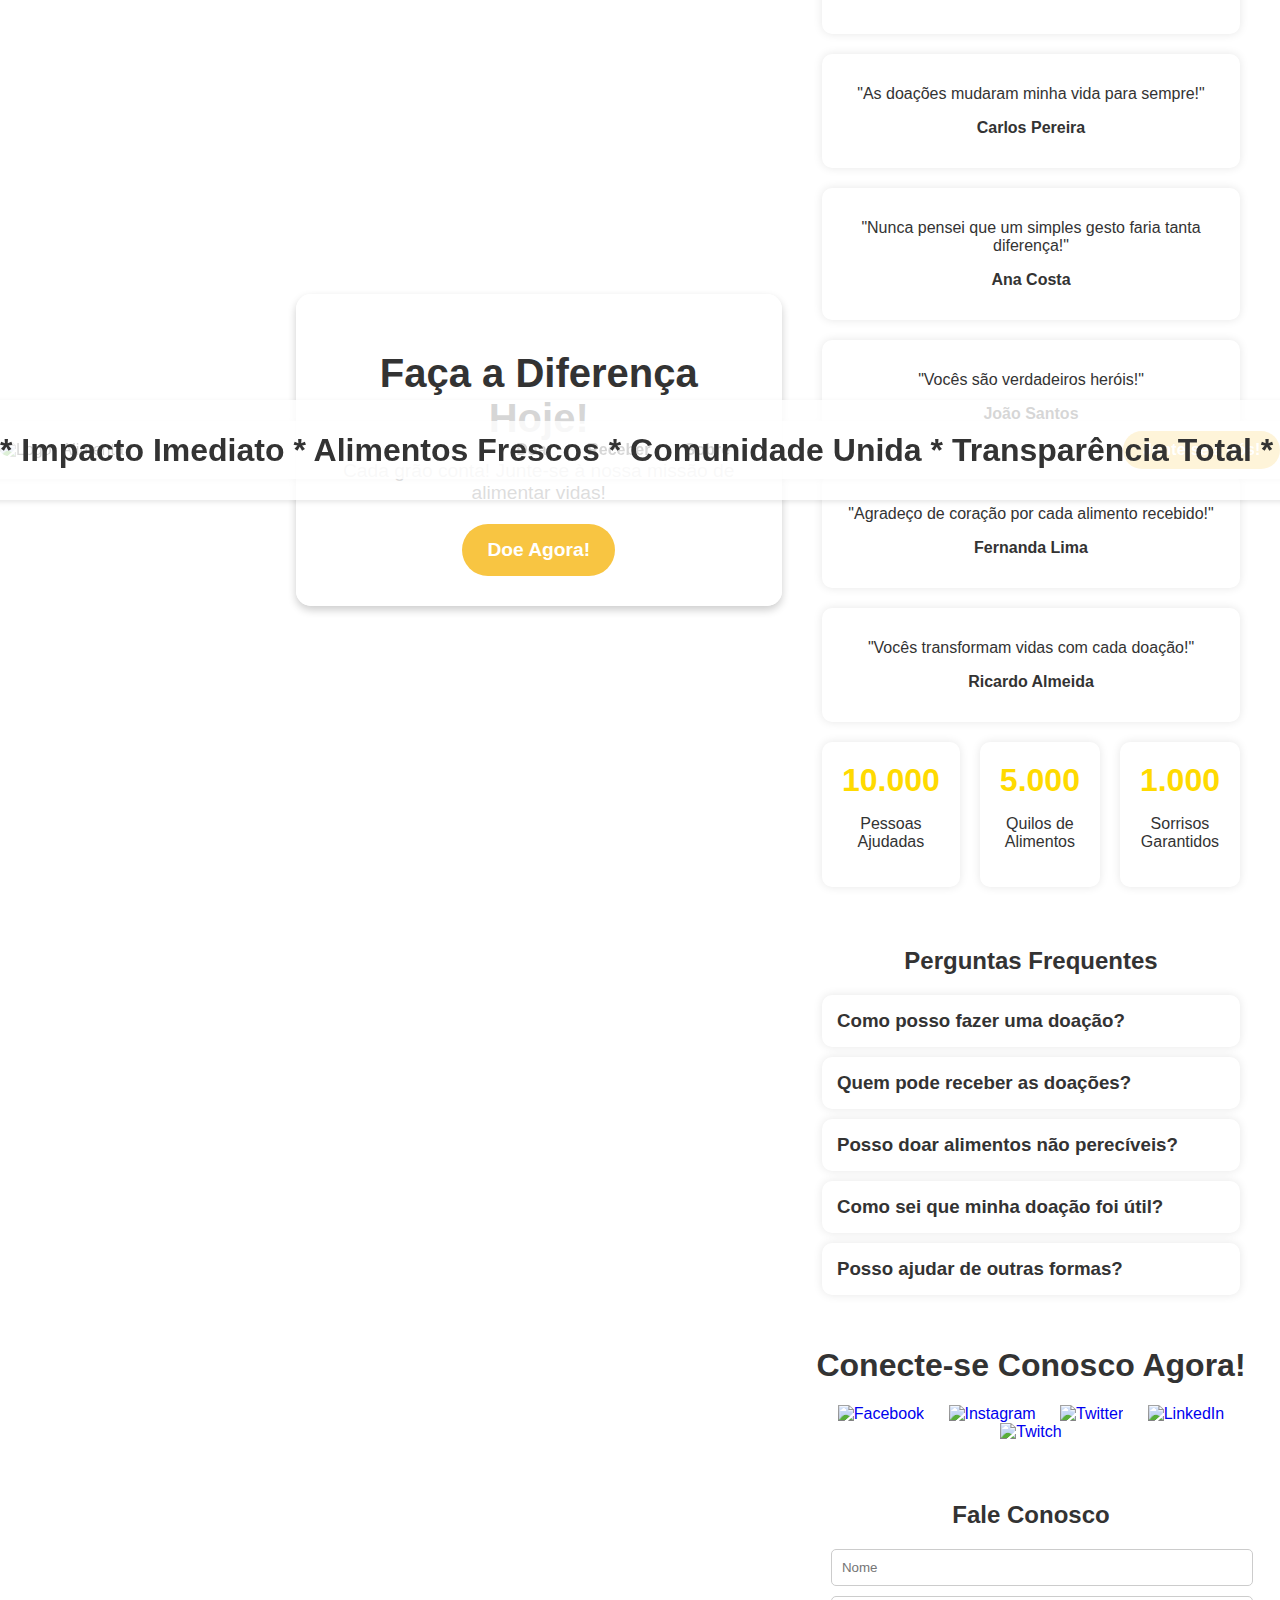
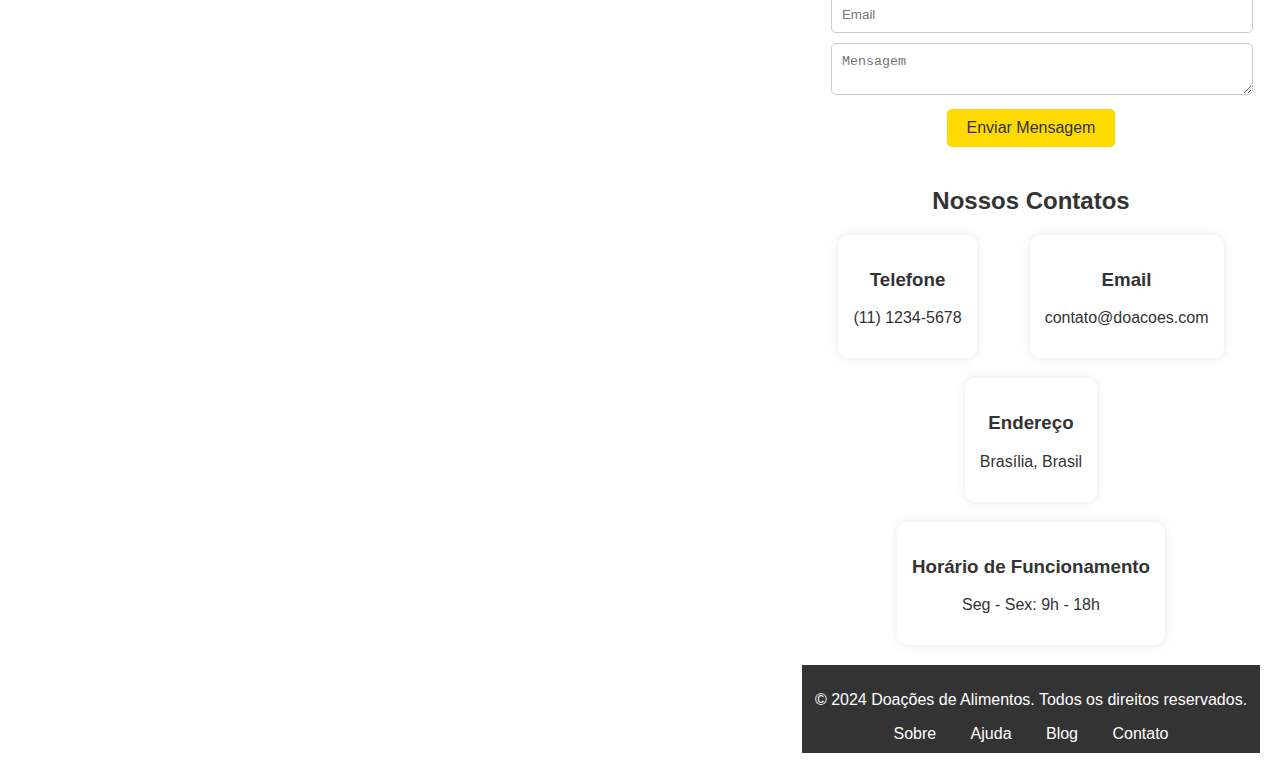
==== Site estilo alt/index.html @ bfe30df9 "git push" ====
<!DOCTYPE html>
<html lang="pt-BR">
<head>
  <meta charset="UTF-8">
  <meta name="viewport" content="width=device-width, initial-scale=1.0">
  <title>Conecte-se Conosco</title>
  <link rel="stylesheet" href="styles.css">
</head>
<body>
  <!-- Cabeçalho com menu -->
  <header class="header">
    <div class="logo">
        <img src="https://via.placeholder.com/50" alt="Logo" class="logo-image">
        <span>Alimenta</span>
    </div>
    <nav class="menu">
        <a href="#">Doar</a>
        <a href="#">Receber</a>
        <a href="#">Sobre</a>
    </nav>
    <a href="#" class="join-button">Junte-se a nós!</a>
</header>

<!-- Seção principal -->
<section class="hero">
    <div class="hero-content">
        <h1>Doe Alimentos</h1>
        <p>Transforme sua generosidade em esperança para quem precisa!</p>
        <a href="#" class="cta-button">Comece Agora!</a>
    </div>
</section>
  <section class="call-to-action">
    <div class="cta-content">
        <h1>Faça a Diferença Hoje!</h1>
        <p>Cada grão conta! Junte-se à nossa missão de alimentar vidas!</p>
        <button id="donate-button">Doe Agora!</button>
    </div>
</section>
  <header class="header">
    <h1>* Impacto Imediato * Alimentos Frescos * Comunidade Unida * Transparência Total *</h1>
</header>
<main class="container">
    <section class="novidades">
        <h2>Últimas Novidades</h2>
        <div class="cards">
            <div class="card">
                <img src="https://via.placeholder.com/300x150" alt="Cenouras">
                <h3>Campanha de Outono Lançada!</h3>
                <p>23 de Outubro, 2024</p>
                <p>Junte-se à nossa nova campanha para arrecadar alimentos frescos! Vamos fazer a diferença juntos!</p>
                <button>Saiba!</button>
            </div>
            <div class="card">
                <img src="https://via.placeholder.com/300x150" alt="Carne">
                <h3>Doações Batendo Recordes!</h3>
                <p>20 de Outubro, 2024</p>
                <p>Graças a você, estamos batendo recordes de doações! Continue assim e vamos juntos transformar vidas!</p>
                <button>Saiba!</button>
            </div>
            <div class="card">
                <img src="https://via.placeholder.com/300x150" alt="Abacate">
                <h3>Voluntários Precisam de Você!</h3>
                <p>18 de Outubro, 2024</p>
                <p>Estamos recrutando voluntários para ajudar na distribuição. Venha fazer parte da mudança!</p>
                <button>Saiba!</button>
            </div>
            <div class="card">
                <img src="https://via.placeholder.com/300x150" alt="Blueberries">
                <h3>Evento de Arrecadação em Breve!</h3>
                <p>15 de Outubro, 2024</p>
                <p>Prepare-se para um evento épico de arrecadação! Detalhes em breve, não perca!</p>
                <button>Saiba!</button>
            </div>
        </div>
    </section>
    <section class="quem-somos">
        <div class="content">
            <img src="https://via.placeholder.com/150x150" alt="Legumes">
            <h3>Quem Somos Nós?</h3>
            <p>Nós somos a plataforma que transforma a sua generosidade em ação! Cada doação, cada gesto, faz a diferença. Junte-se a nós e faça parte de uma mudança que realmente importa!</p>
        </div>
    </section>
    <!-- Seção Histórias -->
    <section class="historias">
        <h2>Histórias</h2>
        <div class="depoimentos">
          <div>
            <p>"Graças a vocês, minha família nunca passou fome!"</p>
            <p><strong>Maria Silva</strong></p>
          </div>
          <div>
            <p>"As doações mudaram minha vida para sempre!"</p>
            <p><strong>Carlos Pereira</strong></p>
          </div>
          <div>
            <p>"Nunca pensei que um simples gesto faria tanta diferença!"</p>
            <p><strong>Ana Costa</strong></p>
          </div>
          <div>
            <p>"Vocês são verdadeiros heróis!"</p>
            <p><strong>João Santos</strong></p>
          </div>
          <div>
            <p>"Agradeço de coração por cada alimento recebido!"</p>
            <p><strong>Fernanda Lima</strong></p>
          </div>
          <div>
            <p>"Vocês transformam vidas com cada doação!"</p>
            <p><strong>Ricardo Almeida</strong></p>
          </div>
        </div>
        <div class="stats">
          <div>
            <h3>10.000</h3>
            <p>Pessoas Ajudadas</p>
          </div>
          <div>
            <h3>5.000</h3>
            <p>Quilos de Alimentos</p>
          </div>
          <div>
            <h3>1.000</h3>
            <p>Sorrisos Garantidos</p>
          </div>
        </div>
      </section>
  
      <!-- Seção Perguntas Frequentes -->
      <section class="faq">
        <h2>Perguntas Frequentes</h2>
        <div class="faq-item" onclick="toggleFAQ(this)">
          <h3>Como posso fazer uma doação?</h3>
          <p>Basta clicar no botão de doação e seguir as instruções!</p>
        </div>
        <div class="faq-item" onclick="toggleFAQ(this)">
          <h3>Quem pode receber as doações?</h3>
          <p>Qualquer pessoa que precise de ajuda!</p>
        </div>
        <div class="faq-item" onclick="toggleFAQ(this)">
          <h3>Posso doar alimentos não perecíveis?</h3>
          <p>Sim, aceitamos todos os tipos de alimentos!</p>
        </div>
        <div class="faq-item" onclick="toggleFAQ(this)">
          <h3>Como sei que minha doação foi útil?</h3>
          <p>Você receberá um feedback de quem ajudou!</p>
        </div>
        <div class="faq-item" onclick="toggleFAQ(this)">
          <h3>Posso ajudar de outras formas?</h3>
          <p>Claro! Voluntariado e divulgação são sempre bem-vindos!</p>
        </div>
      </section>
      
  <header>
    <h1>Conecte-se Conosco Agora!</h1>
    <div class="social-icons">
      <a href="#"><img src="facebook.png" alt="Facebook"></a>
      <a href="#"><img src="instagram.png" alt="Instagram"></a>
      <a href="#"><img src="twitter.png" alt="Twitter"></a>
      <a href="#"><img src="linkedin.png" alt="LinkedIn"></a>
      <a href="#"><img src="twitch.png" alt="Twitch"></a>
    </div>
  </header>

  <main>
    <section class="fale-conosco">
      <h2>Fale Conosco</h2>
      <form id="contact-form">
        <input type="text" id="name" placeholder="Nome" required>
        <input type="email" id="email" placeholder="Email" required>
        <textarea id="message" placeholder="Mensagem" required></textarea>
        <button type="submit" id="send-btn">Enviar Mensagem</button>
      </form>
    </section>

    <section class="nossos-contatos">
      <h2>Nossos Contatos</h2>
      <div class="contacts">
        <div>
          <h3>Telefone</h3>
          <p>(11) 1234-5678</p>
        </div>
        <div>
          <h3>Email</h3>
          <p>contato@doacoes.com</p>
        </div>
        <div>
          <h3>Endereço</h3>
          <p>Brasília, Brasil</p>
        </div>
        <div>
          <h3>Horário de Funcionamento</h3>
          <p>Seg - Sex: 9h - 18h</p>
        </div>
      </div>
    </section>
  </main>

  <footer>
    <p>&copy; 2024 Doações de Alimentos. Todos os direitos reservados.</p>
    <nav class="footer-nav">
      <a href="#">Sobre</a>
      <a href="#">Ajuda</a>
      <a href="#">Blog</a>
      <a href="#">Contato</a>
    </nav>
  </footer>

  <script src="scripts.js"></script>
</body>
</html>
---- Site estilo alt/styles.css ----
/* Estilo geral */
body {
  margin: 0;
  padding: 0;
  font-family: Arial, sans-serif;
  background-image: url('https://via.placeholder.com/1920x1080'); /* Substitua pelo caminho da imagem de fundo */
  background-size: cover;
  background-position: center;
  display: flex;
  align-items: center;
  justify-content: center;
  height: 100vh;
  color: #333;
}

/* Seção de chamada para ação */
.call-to-action {
  background-color: rgba(255, 255, 255, 0.95); /* Fundo branco com transparência */
  padding: 30px;
  border-radius: 15px;
  box-shadow: 0 4px 8px rgba(0, 0, 0, 0.2);
  text-align: center;
  width: 90%;
  max-width: 600px;
}

.call-to-action h1 {
  font-size: 2.5rem;
  color: #333;
  margin-bottom: 10px;
}

.call-to-action p {
  font-size: 1.2rem;
  margin-bottom: 20px;
  color: #555;
}

.call-to-action button {
  background-color: #f8c542;
  color: #fff;
  border: none;
  padding: 15px 25px;
  font-size: 1.2rem;
  font-weight: bold;
  border-radius: 30px;
  cursor: pointer;
  transition: background-color 0.3s;
}

.call-to-action button:hover {
  background-color: #e2a921;
}

header {
  text-align: center;
  margin: 20px 0;
}

.social-icons a {
  margin: 0 10px;
  text-decoration: none;
}

main {
  padding: 20px;
}

.fale-conosco {
  text-align: center;
  margin-bottom: 40px;
}

form {
  display: inline-block;
  width: 100%;
  max-width: 400px;
}

form input,
form textarea {
  width: 100%;
  margin-bottom: 10px;
  padding: 10px;
  border: 1px solid #ccc;
  border-radius: 5px;
}

form button {
  background-color: #ffda00;
  color: #333;
  border: none;
  padding: 10px 20px;
  font-size: 16px;
  border-radius: 5px;
  cursor: pointer;
}

.nossos-contatos {
  text-align: center;
}

.contacts {
  display: flex;
  justify-content: space-around;
  flex-wrap: wrap;
  gap: 20px;
}

.contacts div {
  background-color: #fff;
  padding: 15px;
  border-radius: 10px;
  box-shadow: 0 0 10px rgba(0, 0, 0, 0.1);
}

footer {
  background-color: #333;
  color: #fff;
  text-align: center;
  padding: 10px 0;
}

.footer-nav a {
  color: #fff;
  margin: 0 15px;
  text-decoration: none;
}

h2 {
    text-align: center;
    margin-top: 20px;
    font-size: 24px;
  }
  
  .historias {
    padding: 20px;
    text-align: center;
  }
  
  .depoimentos {
    display: grid;
    grid-template-columns: repeat(auto-fit, minmax(250px, 1fr));
    gap: 20px;
    margin-top: 20px;
  }
  
  .depoimentos div {
    background-color: #fff;
    padding: 15px;
    border-radius: 10px;
    box-shadow: 0 0 10px rgba(0, 0, 0, 0.1);
  }
  
  .stats {
    display: flex;
    justify-content: space-around;
    margin-top: 20px;
    gap: 20px;
  }
  
  .stats div {
    text-align: center;
    background-color: #fff;
    padding: 20px;
    border-radius: 10px;
    box-shadow: 0 0 10px rgba(0, 0, 0, 0.1);
  }
  
  .stats h3 {
    font-size: 32px;
    color: #ffda00;
    margin: 0;
  }
  
  .faq {
    padding: 20px;
    text-align: center;
  }
  
  .faq-item {
    background-color: #fff;
    padding: 15px;
    margin-bottom: 10px;
    border-radius: 10px;
    box-shadow: 0 0 10px rgba(0, 0, 0, 0.1);
    cursor: pointer;
    text-align: left;
    max-width: 800px;
    margin: 10px auto;
  }
  
  .faq-item h3 {
    margin: 0;
  }
  
  .faq-item p {
    display: none;
    margin-top: 10px;
  }

  .container {
    width: 90%;
    margin: 20px auto;
}

.novidades h2 {
    text-align: center;
    margin-bottom: 20px;
}

.cards {
    display: flex;
    flex-wrap: wrap;
    gap: 20px;
    justify-content: center;
}

.card {
    background: #fff;
    border: 1px solid #ddd;
    border-radius: 8px;
    width: 300px;
    padding: 15px;
    box-shadow: 0px 4px 6px rgba(0, 0, 0, 0.1);
    text-align: center;
}

.card img {
    width: 100%;
    border-radius: 8px;
}

.card h3 {
    font-size: 1.2em;
    margin: 10px 0;
}

.card p {
    font-size: 0.9em;
    color: #555;
}

.card button {
    background-color: #f8c542;
    border: none;
    padding: 10px 15px;
    font-size: 1em;
    border-radius: 5px;
    cursor: pointer;
    transition: background-color 0.3s;
}

.card button:hover {
    background-color: #e2a921;
}

.quem-somos {
    margin-top: 30px;
    text-align: center;
    padding: 20px;
    background-color: #fff;
    border-radius: 8px;
    box-shadow: 0px 4px 6px rgba(0, 0, 0, 0.1);
}

.quem-somos img {
    width: 150px;
    border-radius: 8px;
    margin-bottom: 15px;
}

.quem-somos h3 {
    font-size: 1.5em;
    margin-bottom: 10px;
}

.quem-somos p {
    font-size: 1em;
    color: #555;
  }

/* Cabeçalho */
.header {
  display: flex;
  justify-content: space-between;
  align-items: center;
  padding: 10px 20px;
  background-color: rgba(255, 255, 255, 0.8);
  box-shadow: 0 2px 5px rgba(0, 0, 0, 0.1);
  position: fixed;
  width: 100%;
  z-index: 1000;
}

.logo {
  display: flex;
  align-items: center;
}

.logo img {
  border-radius: 50%;
  margin-right: 10px;
}

.menu a {
  margin: 0 15px;
  text-decoration: none;
  color: #333;
  font-weight: bold;
  transition: color 0.3s;
}

.menu a:hover {
  color: #f8c542;
}

.join-button {
  background-color: #f8c542;
  color: #fff;
  padding: 10px 20px;
  border-radius: 20px;
  text-decoration: none;
  font-weight: bold;
  transition: background-color 0.3s;
}

.join-button:hover {
  background-color: #e2a921;
}

/* Seção principal */
.hero {
  background-image: url('https://via.placeholder.com/1920x1080'); /* Substituir pela imagem real */
  background-size: cover;
  background-position: center;
  height: 100vh;
  display: flex;
  justify-content: center;
  align-items: center;
  text-align: center;
  color: #fff;
  padding: 20px;
}

.hero-content h1 {
  font-size: 3rem;
  margin-bottom: 10px;
}

.hero-content p {
  font-size: 1.5rem;
  margin-bottom: 20px;
}

.cta-button {
  background-color: transparent;
  color: #fff;
  border: 2px solid #fff;
  padding: 10px 30px;
  border-radius: 30px;
  text-decoration: none;
  font-size: 1.2rem;
  transition: background-color 0.3s, color 0.3s;
}

.cta-button:hover {
  background-color: #fff;
  color: #333;
}
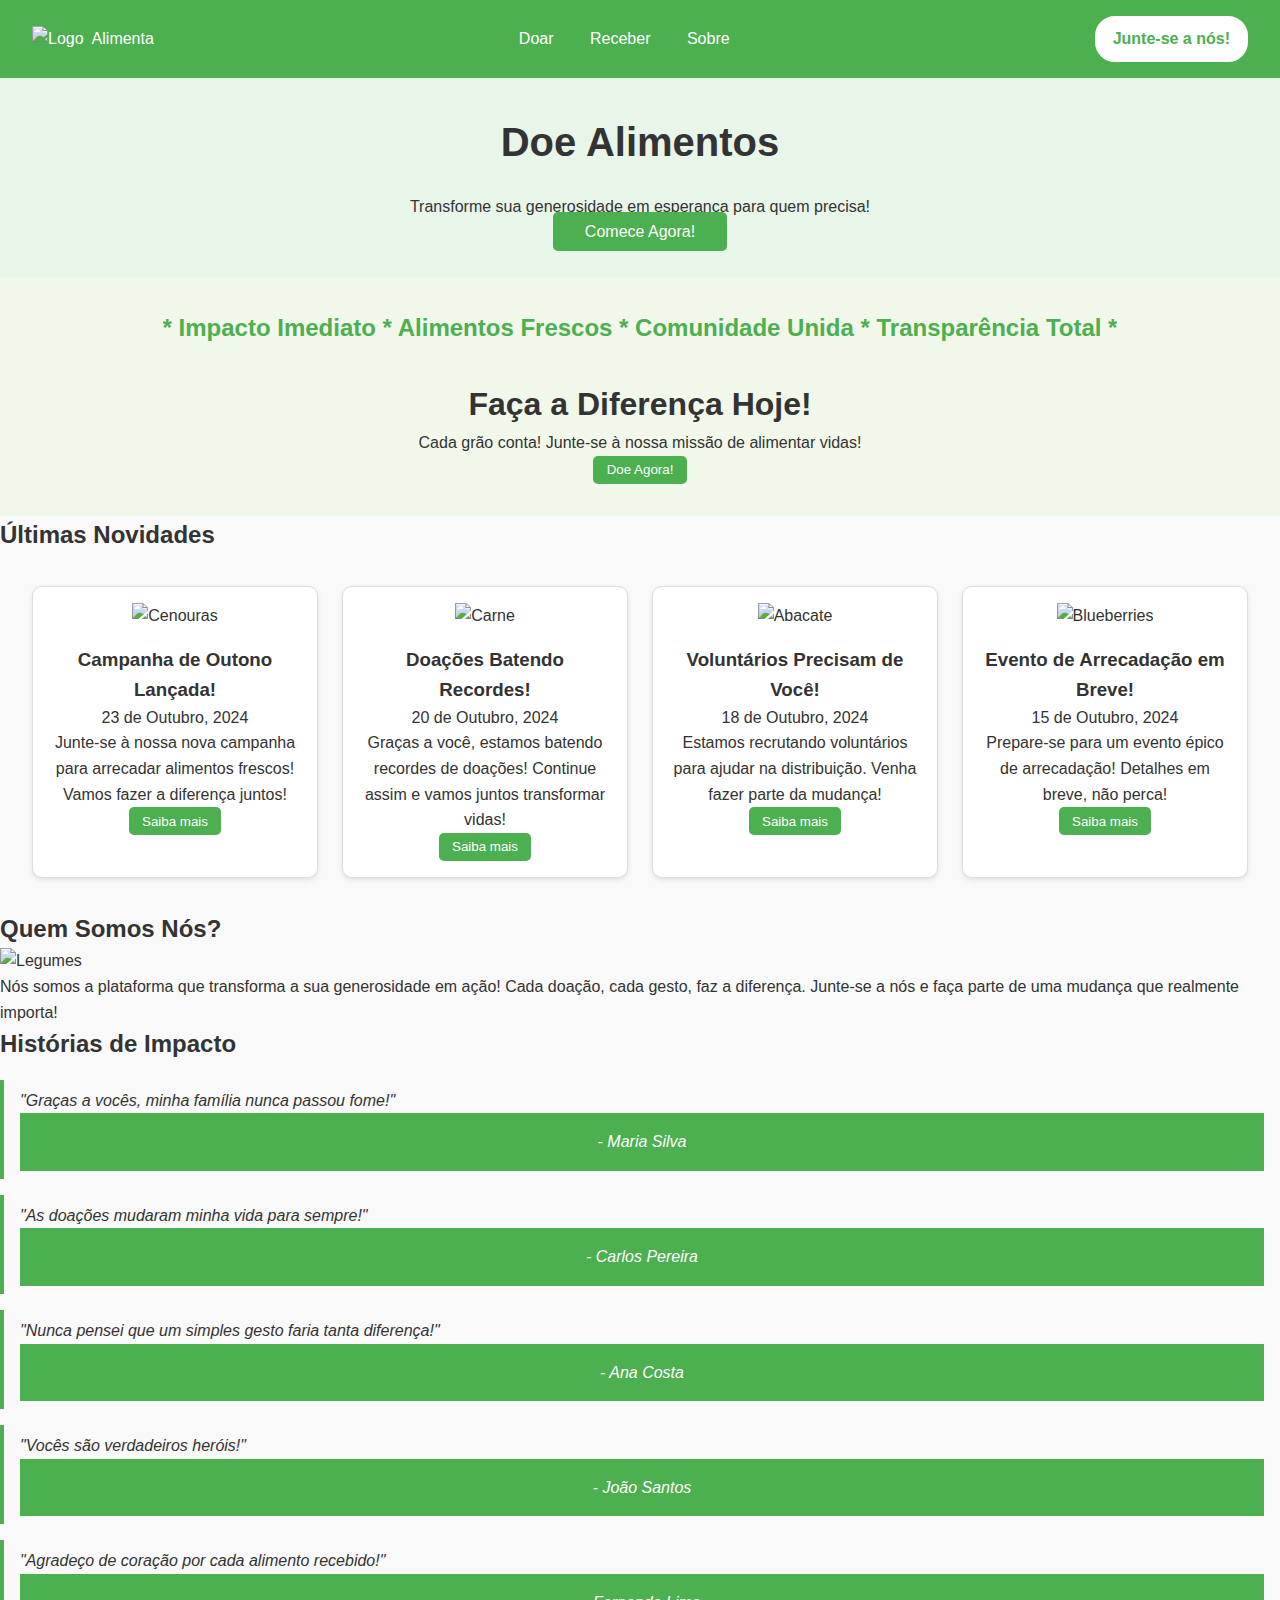
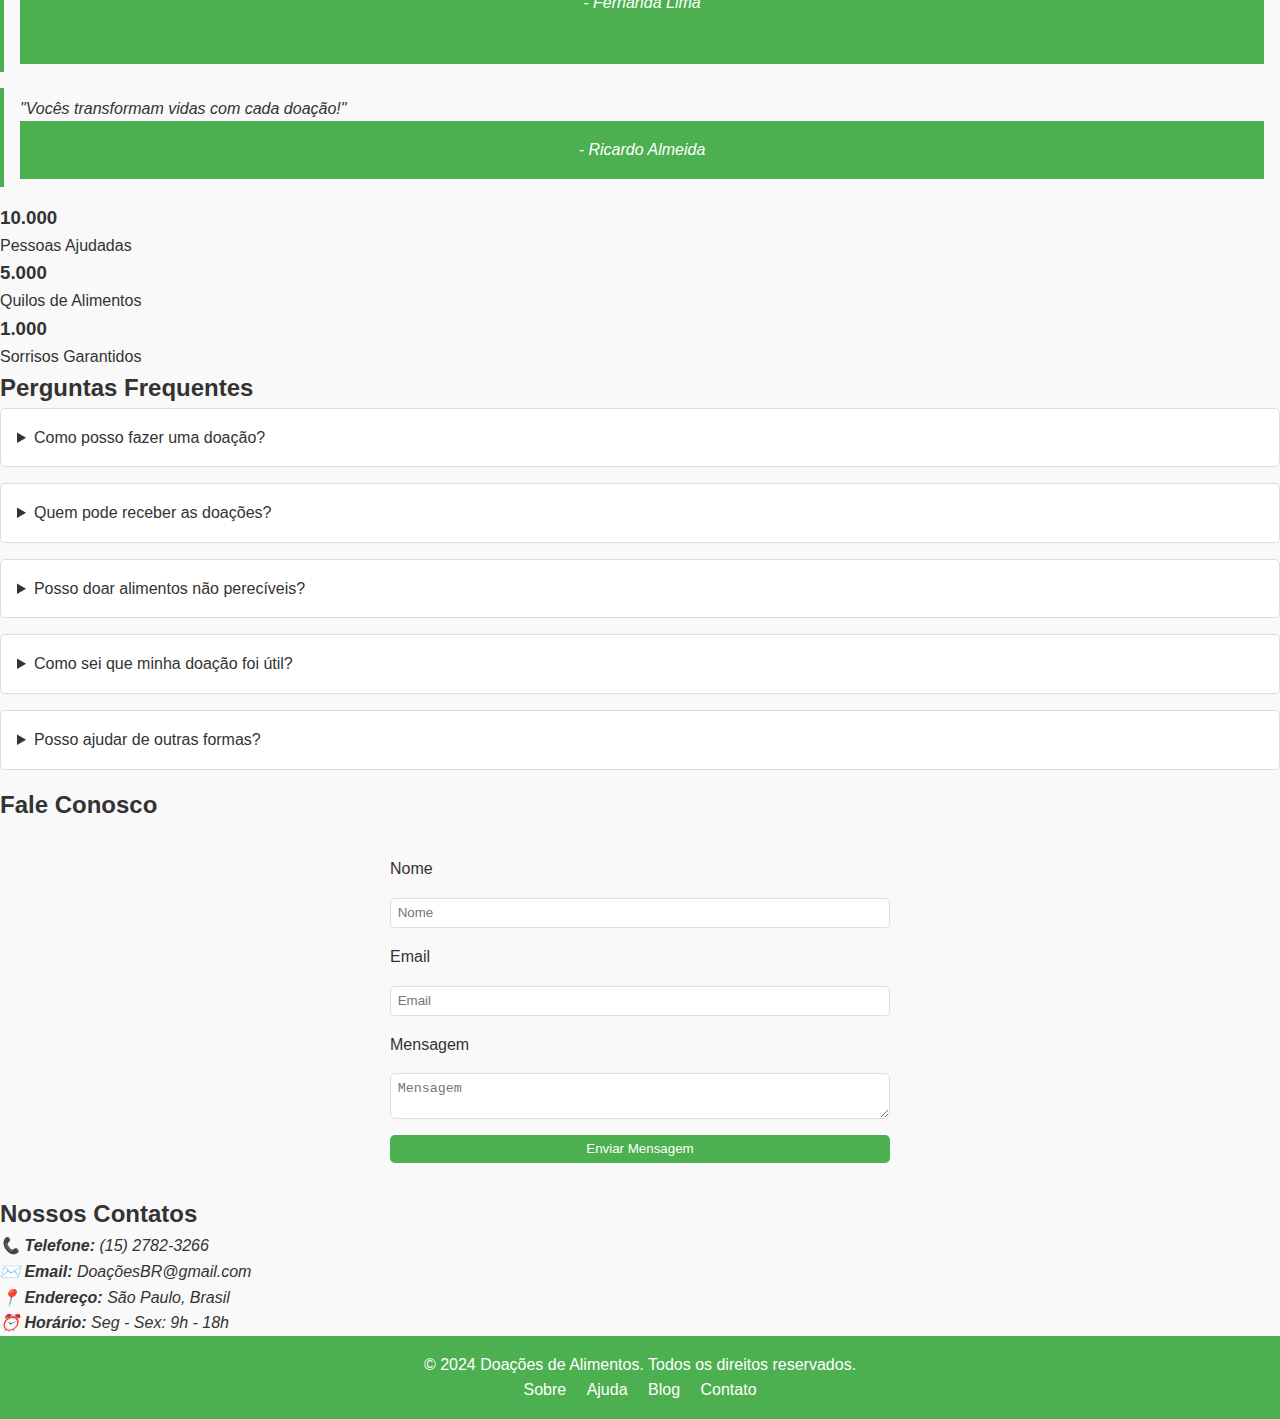
==== commit 2be3c2e2: "git push" ====
--- a/Site estilo alt/index.html
+++ b/Site estilo alt/index.html
@@ -1,200 +1,199 @@
 <!DOCTYPE html>
 <html lang="pt-BR">
+
 <head>
   <meta charset="UTF-8">
   <meta name="viewport" content="width=device-width, initial-scale=1.0">
-  <title>Conecte-se Conosco</title>
-  <link rel="stylesheet" href="styles.css">
+  <title>Plataforma de Doações</title>
+  <link rel="stylesheet" href="styles2.css">
 </head>
+
 <body>
-  <!-- Cabeçalho com menu -->
+  <!-- Cabeçalho -->
   <header class="header">
     <div class="logo">
-        <img src="https://via.placeholder.com/50" alt="Logo" class="logo-image">
-        <span>Alimenta</span>
+      <img src="https://via.placeholder.com/50" alt="Logo" class="logo-image">
+      <span>Alimenta</span>
     </div>
     <nav class="menu">
-        <a href="#">Doar</a>
-        <a href="#">Receber</a>
-        <a href="#">Sobre</a>
+      <a href="#">Doar</a>
+      <a href="#">Receber</a>
+      <a href="#">Sobre</a>
     </nav>
     <a href="#" class="join-button">Junte-se a nós!</a>
-</header>
-
-<!-- Seção principal -->
-<section class="hero">
+  </header>
+
+  <!-- Hero Section -->
+  <section class="hero">
     <div class="hero-content">
-        <h1>Doe Alimentos</h1>
-        <p>Transforme sua generosidade em esperança para quem precisa!</p>
-        <a href="#" class="cta-button">Comece Agora!</a>
+      <h1>Doe Alimentos</h1>
+      <p>Transforme sua generosidade em esperança para quem precisa!</p>
+      <a href="#" class="cta-button">Comece Agora!</a>
     </div>
-</section>
+  </section>
+
+  <!-- Call-to-Action -->
   <section class="call-to-action">
+    <h2>* Impacto Imediato * Alimentos Frescos * Comunidade Unida * Transparência Total *</h2>
     <div class="cta-content">
-        <h1>Faça a Diferença Hoje!</h1>
-        <p>Cada grão conta! Junte-se à nossa missão de alimentar vidas!</p>
-        <button id="donate-button">Doe Agora!</button>
+      <h1>Faça a Diferença Hoje!</h1>
+      <p>Cada grão conta! Junte-se à nossa missão de alimentar vidas!</p>
+      <button id="donate-button">Doe Agora!</button>
     </div>
-</section>
-  <header class="header">
-    <h1>* Impacto Imediato * Alimentos Frescos * Comunidade Unida * Transparência Total *</h1>
-</header>
-<main class="container">
+  </section>
+
+  <!-- Novidades -->
+  <main class="container">
     <section class="novidades">
-        <h2>Últimas Novidades</h2>
-        <div class="cards">
-            <div class="card">
-                <img src="https://via.placeholder.com/300x150" alt="Cenouras">
-                <h3>Campanha de Outono Lançada!</h3>
-                <p>23 de Outubro, 2024</p>
-                <p>Junte-se à nossa nova campanha para arrecadar alimentos frescos! Vamos fazer a diferença juntos!</p>
-                <button>Saiba!</button>
-            </div>
-            <div class="card">
-                <img src="https://via.placeholder.com/300x150" alt="Carne">
-                <h3>Doações Batendo Recordes!</h3>
-                <p>20 de Outubro, 2024</p>
-                <p>Graças a você, estamos batendo recordes de doações! Continue assim e vamos juntos transformar vidas!</p>
-                <button>Saiba!</button>
-            </div>
-            <div class="card">
-                <img src="https://via.placeholder.com/300x150" alt="Abacate">
-                <h3>Voluntários Precisam de Você!</h3>
-                <p>18 de Outubro, 2024</p>
-                <p>Estamos recrutando voluntários para ajudar na distribuição. Venha fazer parte da mudança!</p>
-                <button>Saiba!</button>
-            </div>
-            <div class="card">
-                <img src="https://via.placeholder.com/300x150" alt="Blueberries">
-                <h3>Evento de Arrecadação em Breve!</h3>
-                <p>15 de Outubro, 2024</p>
-                <p>Prepare-se para um evento épico de arrecadação! Detalhes em breve, não perca!</p>
-                <button>Saiba!</button>
-            </div>
+      <h2>Últimas Novidades</h2>
+      <div class="cards">
+        <!-- Card 1 -->
+        <article class="card">
+          <img src="https://via.placeholder.com/300x150" alt="Cenouras">
+          <h3>Campanha de Outono Lançada!</h3>
+          <p><time datetime="2024-10-23">23 de Outubro, 2024</time></p>
+          <p>Junte-se à nossa nova campanha para arrecadar alimentos frescos! Vamos fazer a diferença juntos!</p>
+          <button>Saiba mais</button>
+        </article>
+
+        <!-- Card 2 -->
+        <article class="card">
+          <img src="https://via.placeholder.com/300x150" alt="Carne">
+          <h3>Doações Batendo Recordes!</h3>
+          <p><time datetime="2024-10-20">20 de Outubro, 2024</time></p>
+          <p>Graças a você, estamos batendo recordes de doações! Continue assim e vamos juntos transformar vidas!</p>
+          <button>Saiba mais</button>
+        </article>
+
+        <!-- Card 3 -->
+        <article class="card">
+          <img src="https://via.placeholder.com/300x150" alt="Abacate">
+          <h3>Voluntários Precisam de Você!</h3>
+          <p><time datetime="2024-10-18">18 de Outubro, 2024</time></p>
+          <p>Estamos recrutando voluntários para ajudar na distribuição. Venha fazer parte da mudança!</p>
+          <button>Saiba mais</button>
+        </article>
+
+        <!-- Card 4 -->
+        <article class="card">
+          <img src="https://via.placeholder.com/300x150" alt="Blueberries">
+          <h3>Evento de Arrecadação em Breve!</h3>
+          <p><time datetime="2024-10-15"></time>15 de Outubro, 2024</p>
+          <p>Prepare-se para um evento épico de arrecadação! Detalhes em breve, não perca!</p>
+          <button>Saiba mais</button>
+        </article>
+      </div>
+    </section>
+
+    <!-- Quem Somos -->
+    <section class="quem-somos">
+      <h2>Quem Somos Nós?</h2>
+      <div class="content">
+        <img src="https://via.placeholder.com/150x150" alt="Legumes">
+        <p>Nós somos a plataforma que transforma a sua generosidade em ação! Cada doação, cada gesto, faz a diferença. Junte-se a nós e faça parte de uma mudança que realmente importa!</p>
+      </div>
+    </section>
+
+    <!-- Histórias -->
+    <section class="historias">
+      <h2>Histórias de Impacto</h2>
+      <div class="depoimentos">
+        <blockquote>
+          <p>"Graças a vocês, minha família nunca passou fome!"</p>
+          <footer>- Maria Silva</footer>
+        </blockquote>
+        <blockquote>
+          <p>"As doações mudaram minha vida para sempre!"</p>
+          <footer>- Carlos Pereira</footer>
+        </blockquote>
+        <blockquote>
+          <p>"Nunca pensei que um simples gesto faria tanta diferença!"</p>
+          <footer>- Ana Costa</footer>
+        </blockquote>
+        <blockquote>
+          <p>"Vocês são verdadeiros heróis!"</p>
+          <footer>- João Santos</footer>
+        </blockquote>
+        <blockquote>
+          <p>"Agradeço de coração por cada alimento recebido!"</p>
+          <footer>- Fernanda Lima<footer>
+        </blockquote>
+        <blockquote>
+          <p>"Vocês transformam vidas com cada doação!"</p>
+          <footer>- Ricardo Almeida</footer>
+        </blockquote>
+      </div>
+      <div class="stats">
+        <div>
+          <h3>10.000</h3>
+          <p>Pessoas Ajudadas</p>
         </div>
-    </section>
-    <section class="quem-somos">
-        <div class="content">
-            <img src="https://via.placeholder.com/150x150" alt="Legumes">
-            <h3>Quem Somos Nós?</h3>
-            <p>Nós somos a plataforma que transforma a sua generosidade em ação! Cada doação, cada gesto, faz a diferença. Junte-se a nós e faça parte de uma mudança que realmente importa!</p>
+        <div>
+          <h3>5.000</h3>
+          <p>Quilos de Alimentos</p>
         </div>
-    </section>
-    <!-- Seção Histórias -->
-    <section class="historias">
-        <h2>Histórias</h2>
-        <div class="depoimentos">
-          <div>
-            <p>"Graças a vocês, minha família nunca passou fome!"</p>
-            <p><strong>Maria Silva</strong></p>
-          </div>
-          <div>
-            <p>"As doações mudaram minha vida para sempre!"</p>
-            <p><strong>Carlos Pereira</strong></p>
-          </div>
-          <div>
-            <p>"Nunca pensei que um simples gesto faria tanta diferença!"</p>
-            <p><strong>Ana Costa</strong></p>
-          </div>
-          <div>
-            <p>"Vocês são verdadeiros heróis!"</p>
-            <p><strong>João Santos</strong></p>
-          </div>
-          <div>
-            <p>"Agradeço de coração por cada alimento recebido!"</p>
-            <p><strong>Fernanda Lima</strong></p>
-          </div>
-          <div>
-            <p>"Vocês transformam vidas com cada doação!"</p>
-            <p><strong>Ricardo Almeida</strong></p>
-          </div>
+        <div>
+          <h3>1.000</h3>
+          <p>Sorrisos Garantidos</p>
         </div>
-        <div class="stats">
-          <div>
-            <h3>10.000</h3>
-            <p>Pessoas Ajudadas</p>
-          </div>
-          <div>
-            <h3>5.000</h3>
-            <p>Quilos de Alimentos</p>
-          </div>
-          <div>
-            <h3>1.000</h3>
-            <p>Sorrisos Garantidos</p>
-          </div>
-        </div>
-      </section>
-  
-      <!-- Seção Perguntas Frequentes -->
-      <section class="faq">
-        <h2>Perguntas Frequentes</h2>
-        <div class="faq-item" onclick="toggleFAQ(this)">
-          <h3>Como posso fazer uma doação?</h3>
-          <p>Basta clicar no botão de doação e seguir as instruções!</p>
-        </div>
-        <div class="faq-item" onclick="toggleFAQ(this)">
-          <h3>Quem pode receber as doações?</h3>
-          <p>Qualquer pessoa que precise de ajuda!</p>
-        </div>
-        <div class="faq-item" onclick="toggleFAQ(this)">
-          <h3>Posso doar alimentos não perecíveis?</h3>
-          <p>Sim, aceitamos todos os tipos de alimentos!</p>
-        </div>
-        <div class="faq-item" onclick="toggleFAQ(this)">
-          <h3>Como sei que minha doação foi útil?</h3>
-          <p>Você receberá um feedback de quem ajudou!</p>
-        </div>
-        <div class="faq-item" onclick="toggleFAQ(this)">
-          <h3>Posso ajudar de outras formas?</h3>
-          <p>Claro! Voluntariado e divulgação são sempre bem-vindos!</p>
-        </div>
-      </section>
-      
-  <header>
-    <h1>Conecte-se Conosco Agora!</h1>
-    <div class="social-icons">
-      <a href="#"><img src="facebook.png" alt="Facebook"></a>
-      <a href="#"><img src="instagram.png" alt="Instagram"></a>
-      <a href="#"><img src="twitter.png" alt="Twitter"></a>
-      <a href="#"><img src="linkedin.png" alt="LinkedIn"></a>
-      <a href="#"><img src="twitch.png" alt="Twitch"></a>
-    </div>
-  </header>
-
-  <main>
+      </div>
+    </section>
+
+    <!-- Seção Perguntas Frequentes -->
+    <section class="faq">
+      <h2>Perguntas Frequentes</h2>
+      <details>
+        <summary>Como posso fazer uma doação?</summary>
+        <p>Basta clicar no botão de doação e seguir as instruções!</p>
+      </details>
+      <details>
+        <summary>Quem pode receber as doações?</summary>
+        <p>Qualquer pessoa que precise de ajuda!</p>
+      </details>
+      <details>
+        <summary>Posso doar alimentos não perecíveis?</summary>
+        <p>Sim, aceitamos todos os tipos de alimentos!</p>
+      </details>
+      <details>
+        <summary>Como sei que minha doação foi útil?</summary>
+        <p>Você receberá um feedback de quem ajudou!</p>
+      </details>
+      <details>
+        <summary>Posso ajudar de outras formas?</summary>
+        <p>Claro! Voluntariado e divulgação são sempre bem-vindos!</p>
+      </details>
+    </section>
+
+    <!-- Contato -->
     <section class="fale-conosco">
       <h2>Fale Conosco</h2>
       <form id="contact-form">
+        <label for="name">Nome</label>
         <input type="text" id="name" placeholder="Nome" required>
+
+        <label for="email">Email</label>
         <input type="email" id="email" placeholder="Email" required>
+
+        <label for="message">Mensagem</label>
         <textarea id="message" placeholder="Mensagem" required></textarea>
+
         <button type="submit" id="send-btn">Enviar Mensagem</button>
       </form>
     </section>
 
+      <!-- Nossos Contatos -->
     <section class="nossos-contatos">
       <h2>Nossos Contatos</h2>
-      <div class="contacts">
-        <div>
-          <h3>Telefone</h3>
-          <p>(11) 1234-5678</p>
-        </div>
-        <div>
-          <h3>Email</h3>
-          <p>contato@doacoes.com</p>
-        </div>
-        <div>
-          <h3>Endereço</h3>
-          <p>Brasília, Brasil</p>
-        </div>
-        <div>
-          <h3>Horário de Funcionamento</h3>
-          <p>Seg - Sex: 9h - 18h</p>
-        </div>
-      </div>
+      <address>
+        <p><strong>📞 Telefone:</strong> (15) 2782-3266</p>
+        <p><strong>✉️ Email:</strong> DoaçõesBR@gmail.com</p>
+        <p><strong>📍 Endereço:</strong> São Paulo, Brasil</p>
+        <p><strong>⏰ Horário:</strong> Seg - Sex: 9h - 18h</p>
+      </address>
     </section>
   </main>
 
+    <!-- Rodapé -->
   <footer>
     <p>&copy; 2024 Doações de Alimentos. Todos os direitos reservados.</p>
     <nav class="footer-nav">
@@ -205,6 +204,7 @@
     </nav>
   </footer>
 
-  <script src="scripts.js"></script>
+  <script src="scripts2.js" defer></script>
 </body>
-</html>
+
+</html>--- a/Site estilo alt/styles2.css
+++ b/Site estilo alt/styles2.css
@@ -0,0 +1,200 @@
+/* Reset básico */
+body, h1, h2, h3, p, ul, li, a, button, input, textarea {
+  margin: 0;
+  padding: 0;
+  box-sizing: border-box;
+}
+
+/* Estilos globais */
+body {
+  font-family: Arial, sans-serif;
+  line-height: 1.6;
+  color: #333;
+  background-color: #f9f9f9;
+  padding: 0;
+  margin: 0;
+}
+
+header, footer {
+  background-color: #4caf50;
+  color: white;
+  text-align: center;
+  padding: 1em 0;
+}
+
+a {
+  text-decoration: none;
+  color: white;
+}
+
+a:hover {
+  text-decoration: underline;
+}
+
+button {
+  background-color: #4caf50;
+  color: white;
+  border: none;
+  padding: 0.5em 1em;
+  cursor: pointer;
+  border-radius: 5px;
+}
+
+button:hover {
+  background-color: #45a049;
+}
+
+/* Cabeçalho */
+.header {
+  display: flex;
+  justify-content: space-between;
+  align-items: center;
+  padding: 1em 2em;
+  background-color: #4caf50;
+}
+
+.logo {
+  display: flex;
+  align-items: center;
+}
+
+.logo img {
+  margin-right: 0.5em;
+}
+
+.menu a {
+  margin: 0 1em;
+}
+
+.join-button {
+  background-color: #fff;
+  color: #4caf50;
+  font-weight: bold;
+  border: 2px solid #fff;
+  padding: 0.5em 1em;
+  border-radius: 20px;
+}
+
+.join-button:hover {
+  background-color: transparent;
+  color: white;
+  border-color: white;
+}
+
+/* Hero Section */
+.hero {
+  text-align: center;
+  background-color: #e8f5e9;
+  padding: 2em 1em;
+}
+
+.hero h1 {
+  font-size: 2.5em;
+  margin-bottom: 0.5em;
+}
+
+.hero .cta-button {
+  background-color: #4caf50;
+  color: white;
+  padding: 0.7em 2em;
+  border-radius: 5px;
+  font-size: 1em;
+}
+
+/* Call-to-Action Section */
+.call-to-action {
+  text-align: center;
+  padding: 2em 1em;
+  background-color: #f1f8e9;
+}
+
+.call-to-action h2 {
+  margin-bottom: 1em;
+}
+
+/* Cards */
+.cards {
+  display: grid;
+  grid-template-columns: repeat(auto-fit, minmax(250px, 1fr));
+  gap: 1.5em;
+  padding: 2em;
+}
+
+.card {
+  background: white;
+  border: 1px solid #ddd;
+  border-radius: 10px;
+  overflow: hidden;
+  box-shadow: 0 2px 5px rgba(0, 0, 0, 0.1);
+  padding: 1em;
+  text-align: center;
+}
+
+.card img {
+  width: 100%;
+  height: auto;
+  margin-bottom: 1em;
+}
+
+/* Histórias */
+.historias .depoimentos blockquote {
+  font-style: italic;
+  border-left: 4px solid #4caf50;
+  padding: 0.5em 1em;
+  margin: 1em 0;
+}
+
+/* FAQ */
+.faq details {
+  margin-bottom: 1em;
+  padding: 1em;
+  background: white;
+  border-radius: 5px;
+  border: 1px solid #ddd;
+}
+
+/* Formulário */
+#contact-form {
+  display: flex;
+  flex-direction: column;
+  gap: 1em;
+  max-width: 500px;
+  margin: 2em auto;
+}
+
+input, textarea {
+  padding: 0.5em;
+  border: 1px solid #ddd;
+  border-radius: 5px;
+}
+
+/* Rodapé */
+footer {
+  text-align: center;
+  padding: 1em 0;
+}
+
+.footer-nav a {
+  margin: 0 0.5em;
+}
+
+/* Animação para o texto com movimento horizontal */
+.call-to-action h2 {
+  display: inline-block;
+  white-space: nowrap;
+  overflow: hidden;
+  color: #4CAF50;
+  font-weight: bold;
+  font-size: 1.5rem;
+  animation: moveText 10s linear infinite;
+}
+
+/* Definição do movimento */
+@keyframes moveText {
+  0% {
+    transform: translateX(100%);
+  }
+  100% {
+    transform: translateX(-100%);
+  }
+}
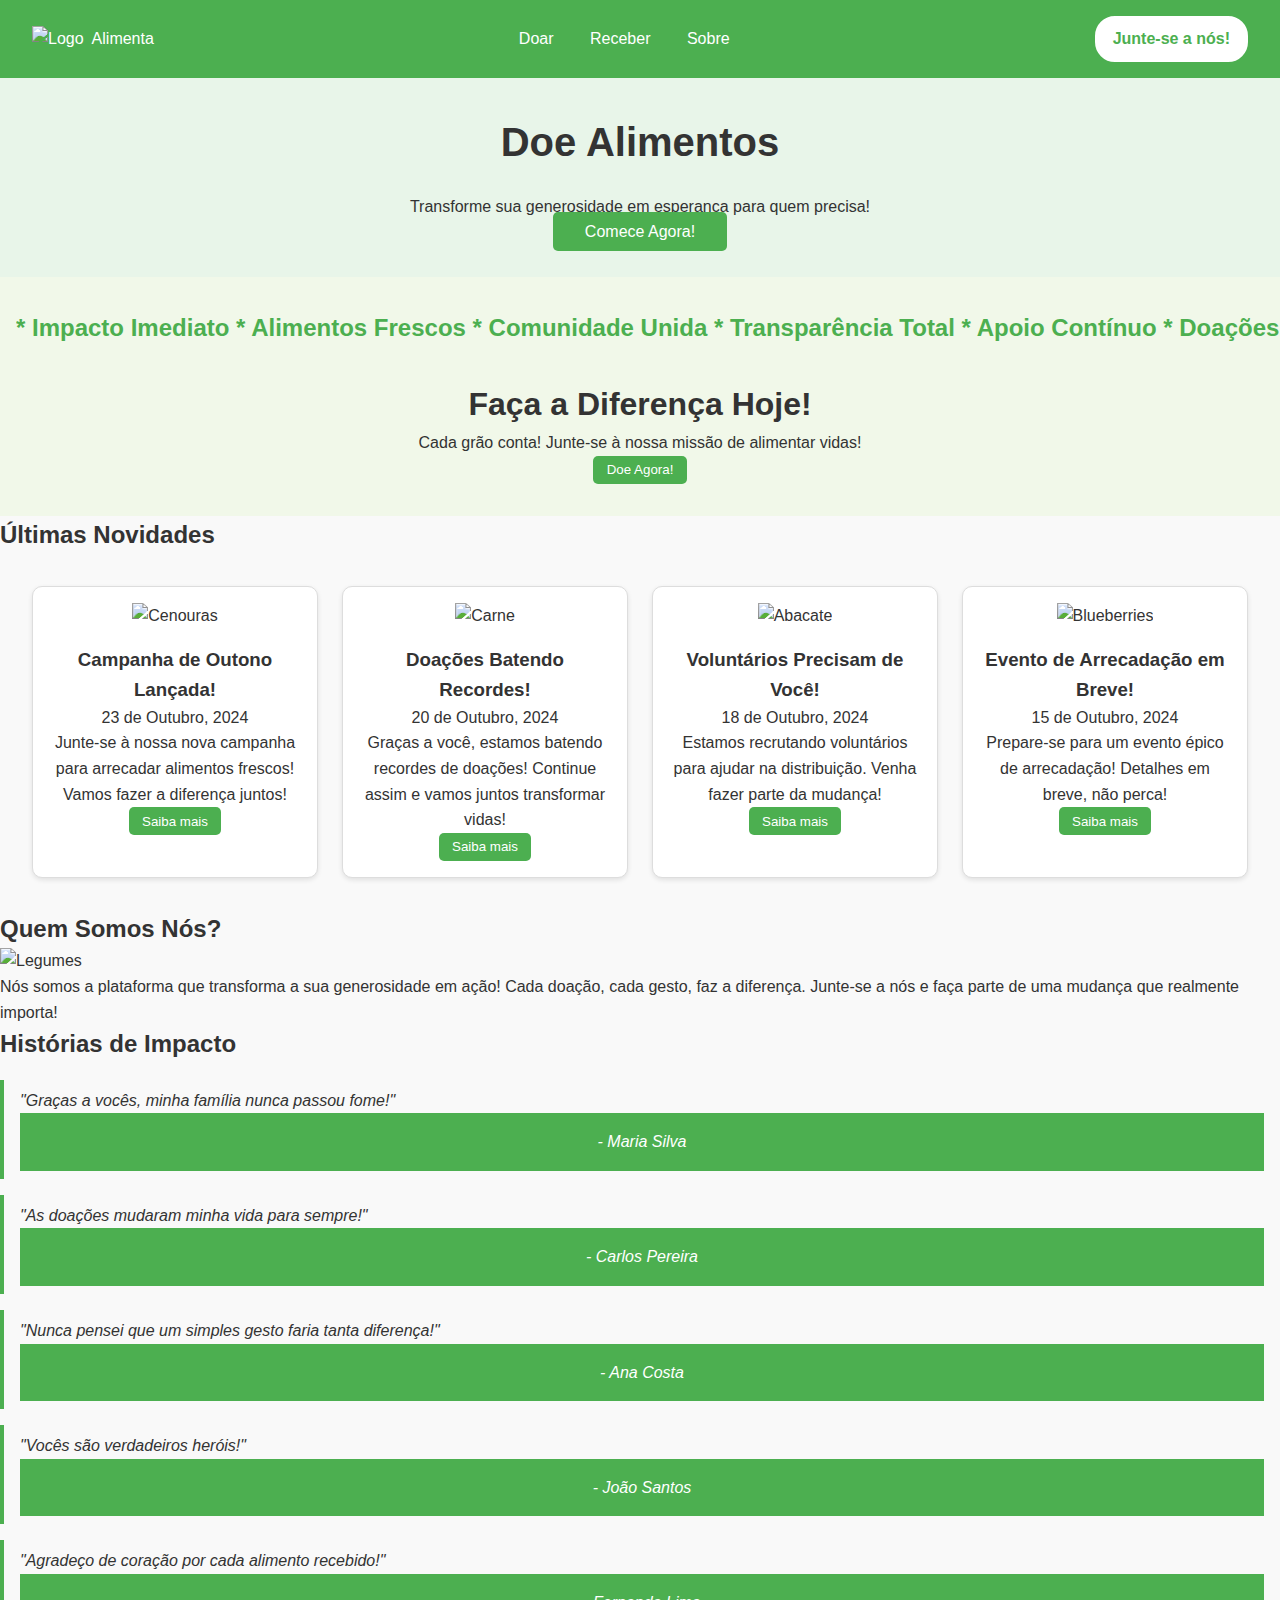
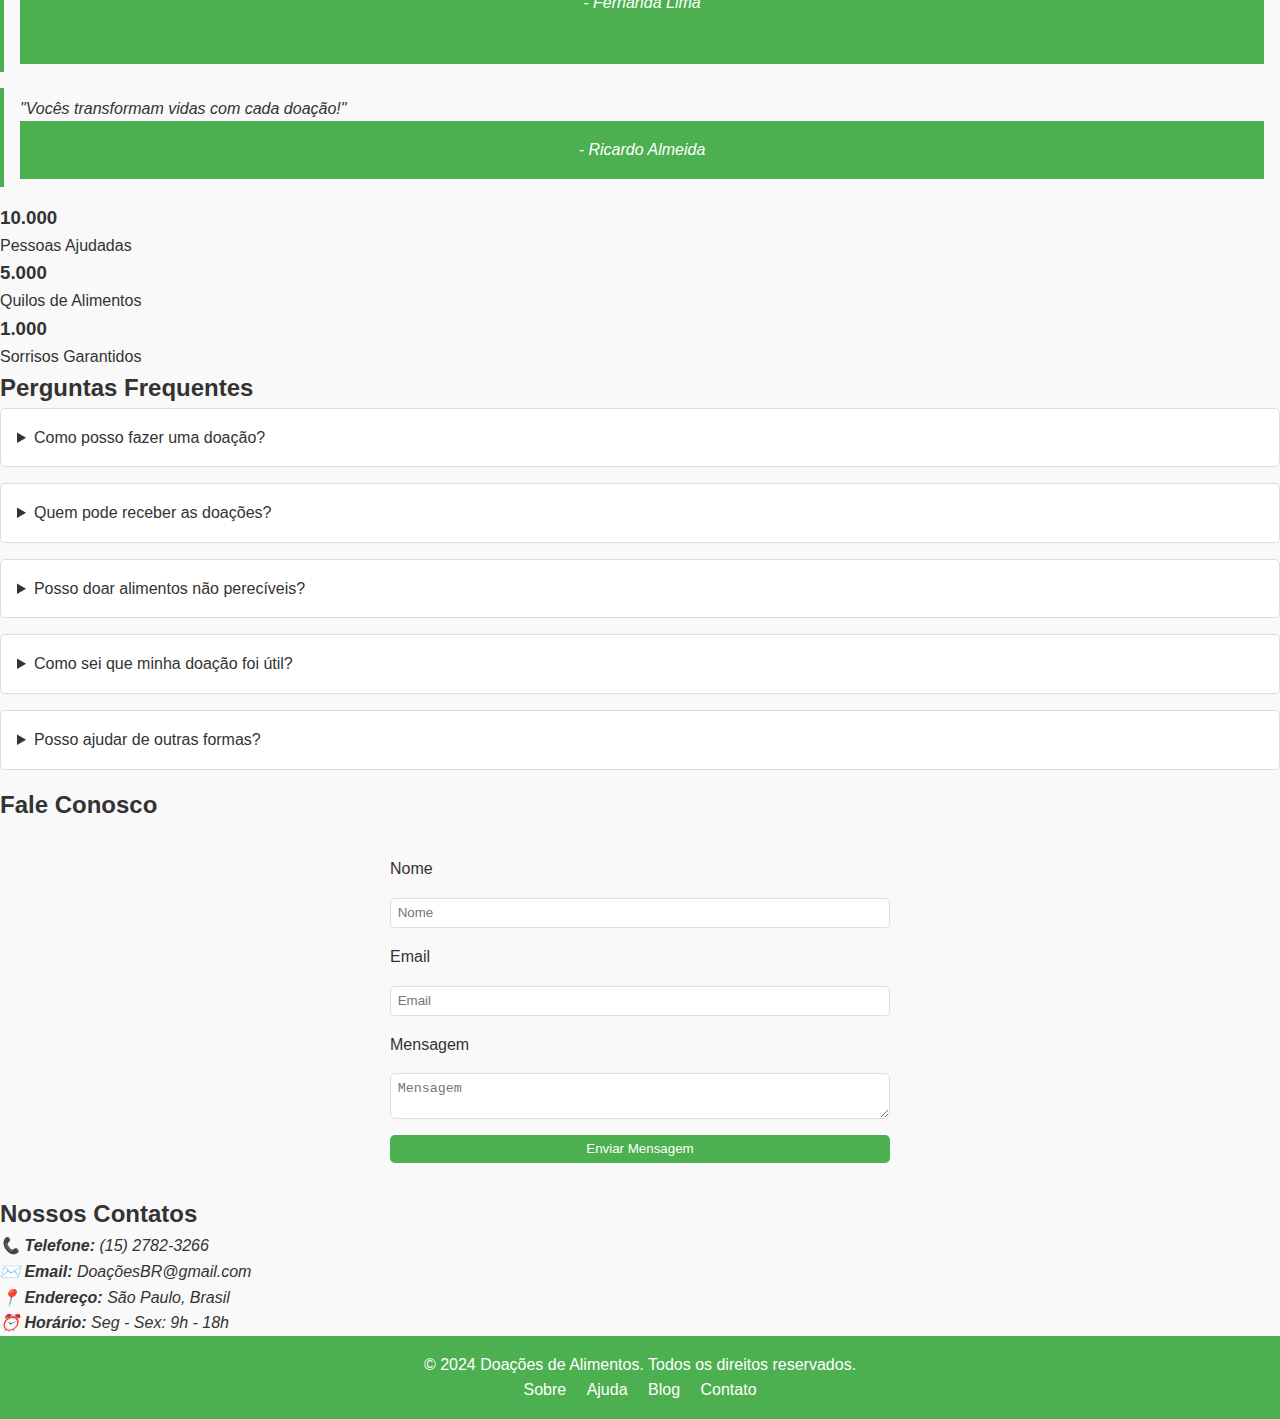
==== commit dffbc01b: "git push" ====
--- a/Site estilo alt/index.html
+++ b/Site estilo alt/index.html
@@ -34,7 +34,7 @@
 
   <!-- Call-to-Action -->
   <section class="call-to-action">
-    <h2>* Impacto Imediato * Alimentos Frescos * Comunidade Unida * Transparência Total *</h2>
+    <h2>* Impacto Imediato * Alimentos Frescos * Comunidade Unida * Transparência Total * Apoio Contínuo * Doações Rápidas *</h2>
     <div class="cta-content">
       <h1>Faça a Diferença Hoje!</h1>
       <p>Cada grão conta! Junte-se à nossa missão de alimentar vidas!</p>
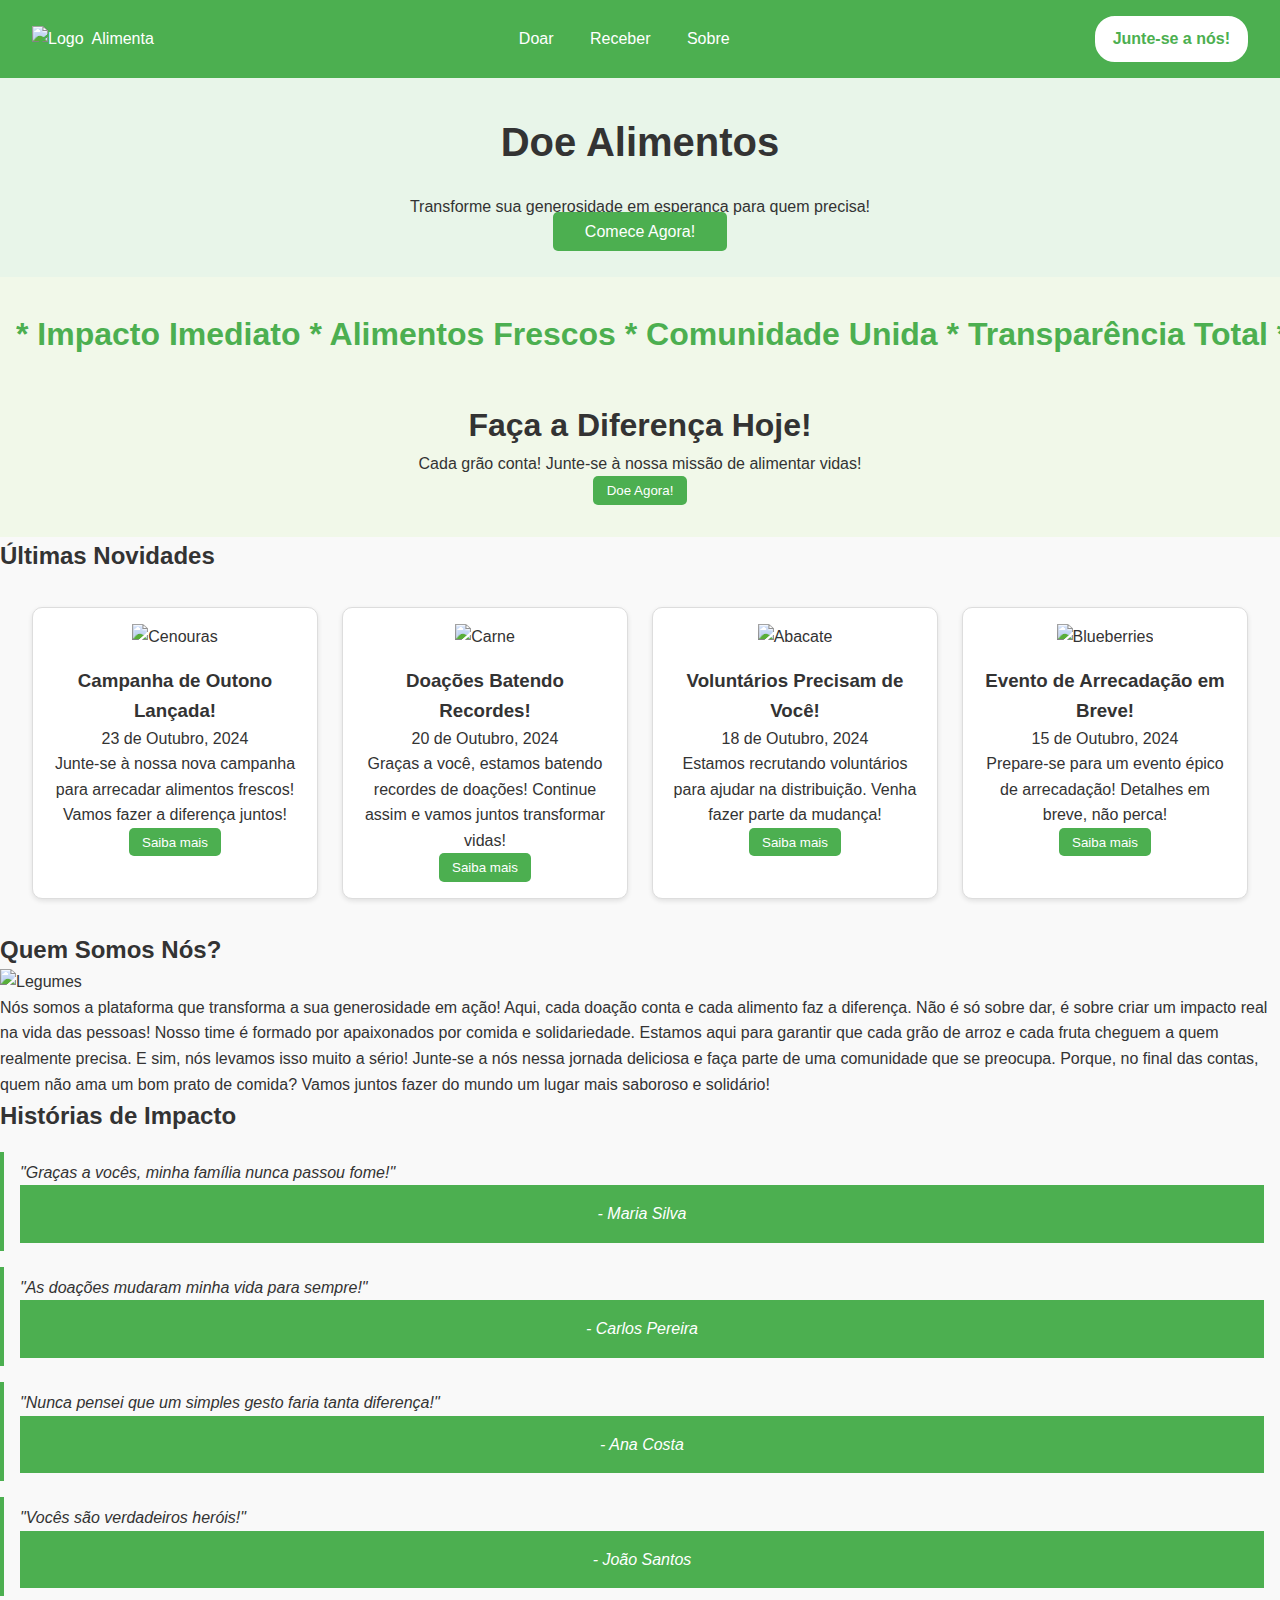
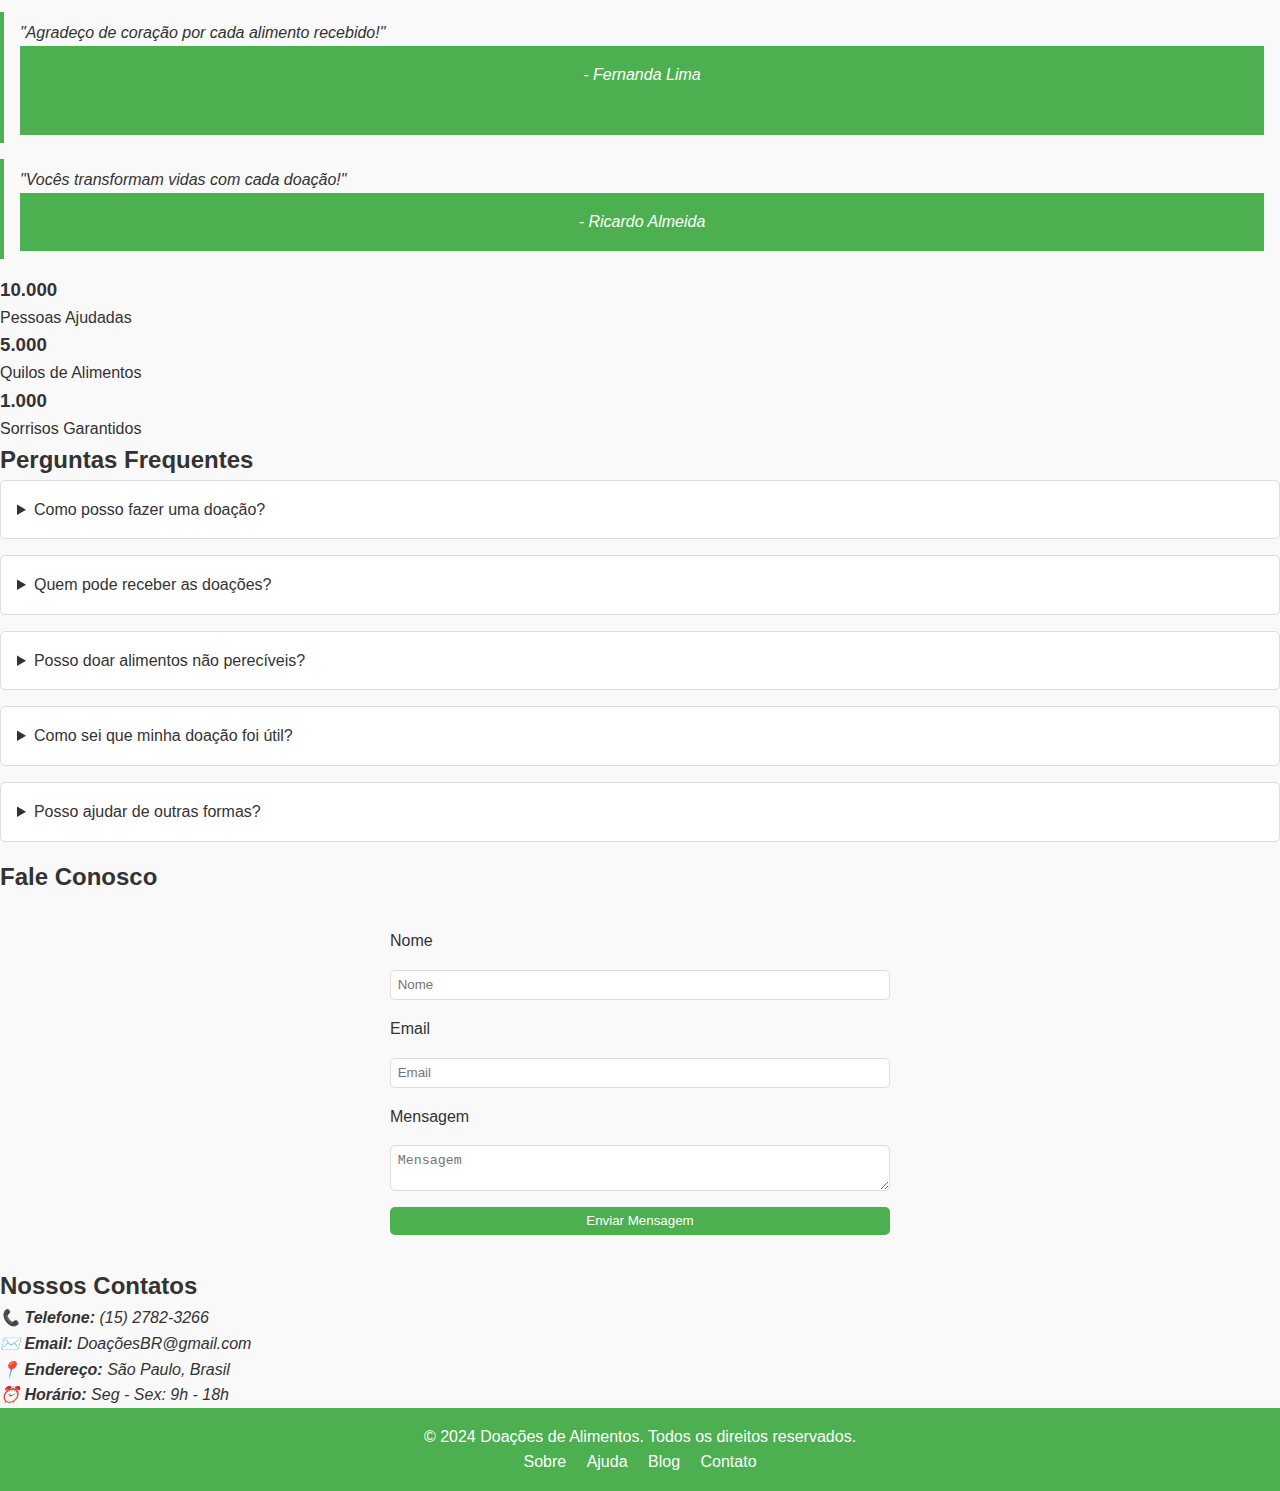
==== commit 368f7c36: "git push alt" ====
--- a/Site estilo alt/index.html
+++ b/Site estilo alt/index.html
@@ -34,7 +34,8 @@
 
   <!-- Call-to-Action -->
   <section class="call-to-action">
-    <h2>* Impacto Imediato * Alimentos Frescos * Comunidade Unida * Transparência Total * Apoio Contínuo * Doações Rápidas *</h2>
+    <h2>* Impacto Imediato * Alimentos Frescos * Comunidade Unida * Transparência Total * Apoio Contínuo * Doações
+      Rápidas *</h2>
     <div class="cta-content">
       <h1>Faça a Diferença Hoje!</h1>
       <p>Cada grão conta! Junte-se à nossa missão de alimentar vidas!</p>
@@ -90,7 +91,12 @@
       <h2>Quem Somos Nós?</h2>
       <div class="content">
         <img src="https://via.placeholder.com/150x150" alt="Legumes">
-        <p>Nós somos a plataforma que transforma a sua generosidade em ação! Cada doação, cada gesto, faz a diferença. Junte-se a nós e faça parte de uma mudança que realmente importa!</p>
+        <p>Nós somos a plataforma que transforma a sua generosidade em ação! Aqui, cada doação conta e cada alimento faz
+          a diferença. Não é só sobre dar, é sobre criar um impacto real na vida das pessoas! Nosso time é formado por
+          apaixonados por comida e solidariedade. Estamos aqui para garantir que cada grão de arroz e cada fruta cheguem
+          a quem realmente precisa. E sim, nós levamos isso muito a sério! Junte-se a nós nessa jornada deliciosa e faça
+          parte de uma comunidade que se preocupa. Porque, no final das contas, quem não ama um bom prato de comida?
+          Vamos juntos fazer do mundo um lugar mais saboroso e solidário!</p>
       </div>
     </section>
 
@@ -181,7 +187,7 @@
       </form>
     </section>
 
-      <!-- Nossos Contatos -->
+    <!-- Nossos Contatos -->
     <section class="nossos-contatos">
       <h2>Nossos Contatos</h2>
       <address>
@@ -193,7 +199,7 @@
     </section>
   </main>
 
-    <!-- Rodapé -->
+  <!-- Rodapé -->
   <footer>
     <p>&copy; 2024 Doações de Alimentos. Todos os direitos reservados.</p>
     <nav class="footer-nav">
--- a/Site estilo alt/styles2.css
+++ b/Site estilo alt/styles2.css
@@ -185,7 +185,7 @@
   overflow: hidden;
   color: #4CAF50;
   font-weight: bold;
-  font-size: 1.5rem;
+  font-size: 2.0rem;
   animation: moveText 10s linear infinite;
 }
 
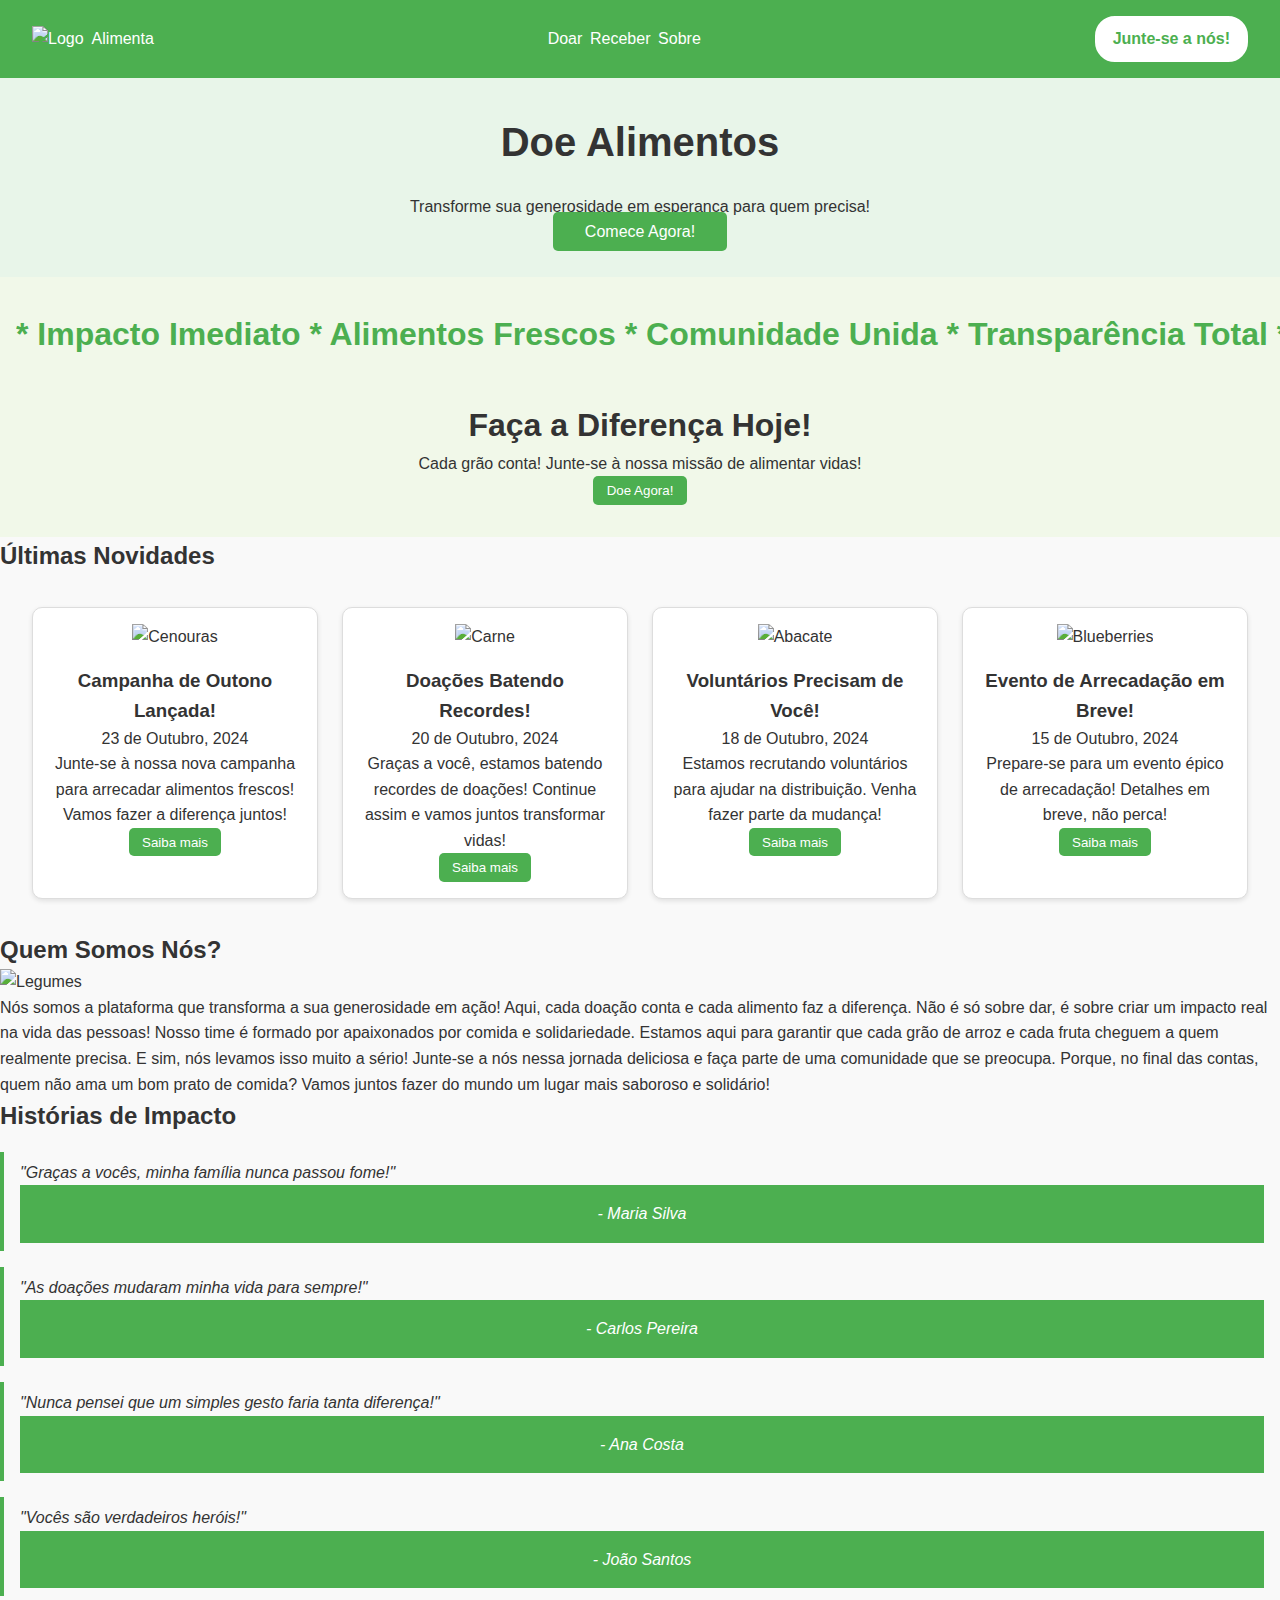
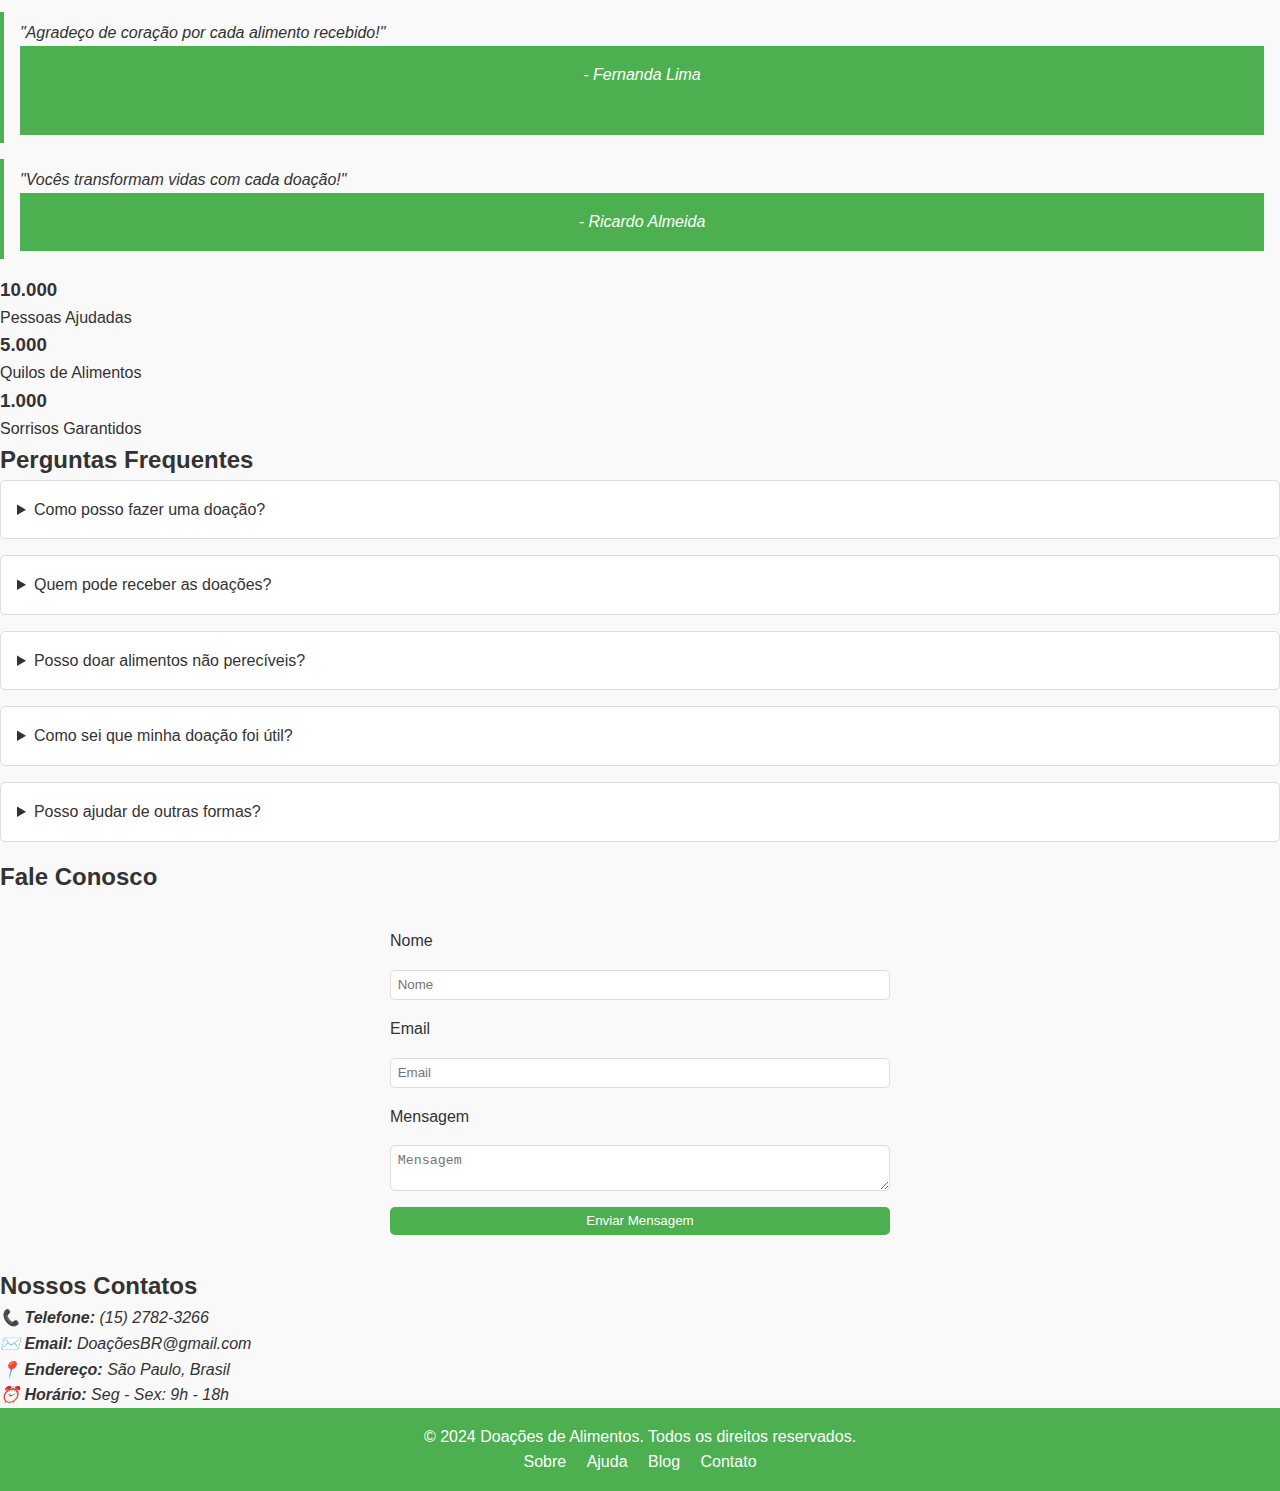
==== commit ff23b848: "git push alt" ====
--- a/Site estilo alt/index.html
+++ b/Site estilo alt/index.html
@@ -12,7 +12,7 @@
   <!-- Cabeçalho -->
   <header class="header">
     <div class="logo">
-      <img src="https://via.placeholder.com/50" alt="Logo" class="logo-image">
+      <img src="https://encrypted-tbn0.gstatic.com/images?q=tbn:ANd9GcSP3kU_Lr6qooAWNtqPNpvDktE9AqJfzqNAlw&s/50" alt="Logo" class="logo-image">
       <span>Alimenta</span>
     </div>
     <nav class="menu">
--- a/Site estilo alt/styles2.css
+++ b/Site estilo alt/styles2.css
@@ -63,7 +63,7 @@
 }
 
 .menu a {
-  margin: 0 1em;
+  margin: 0.1em;
 }
 
 .join-button {
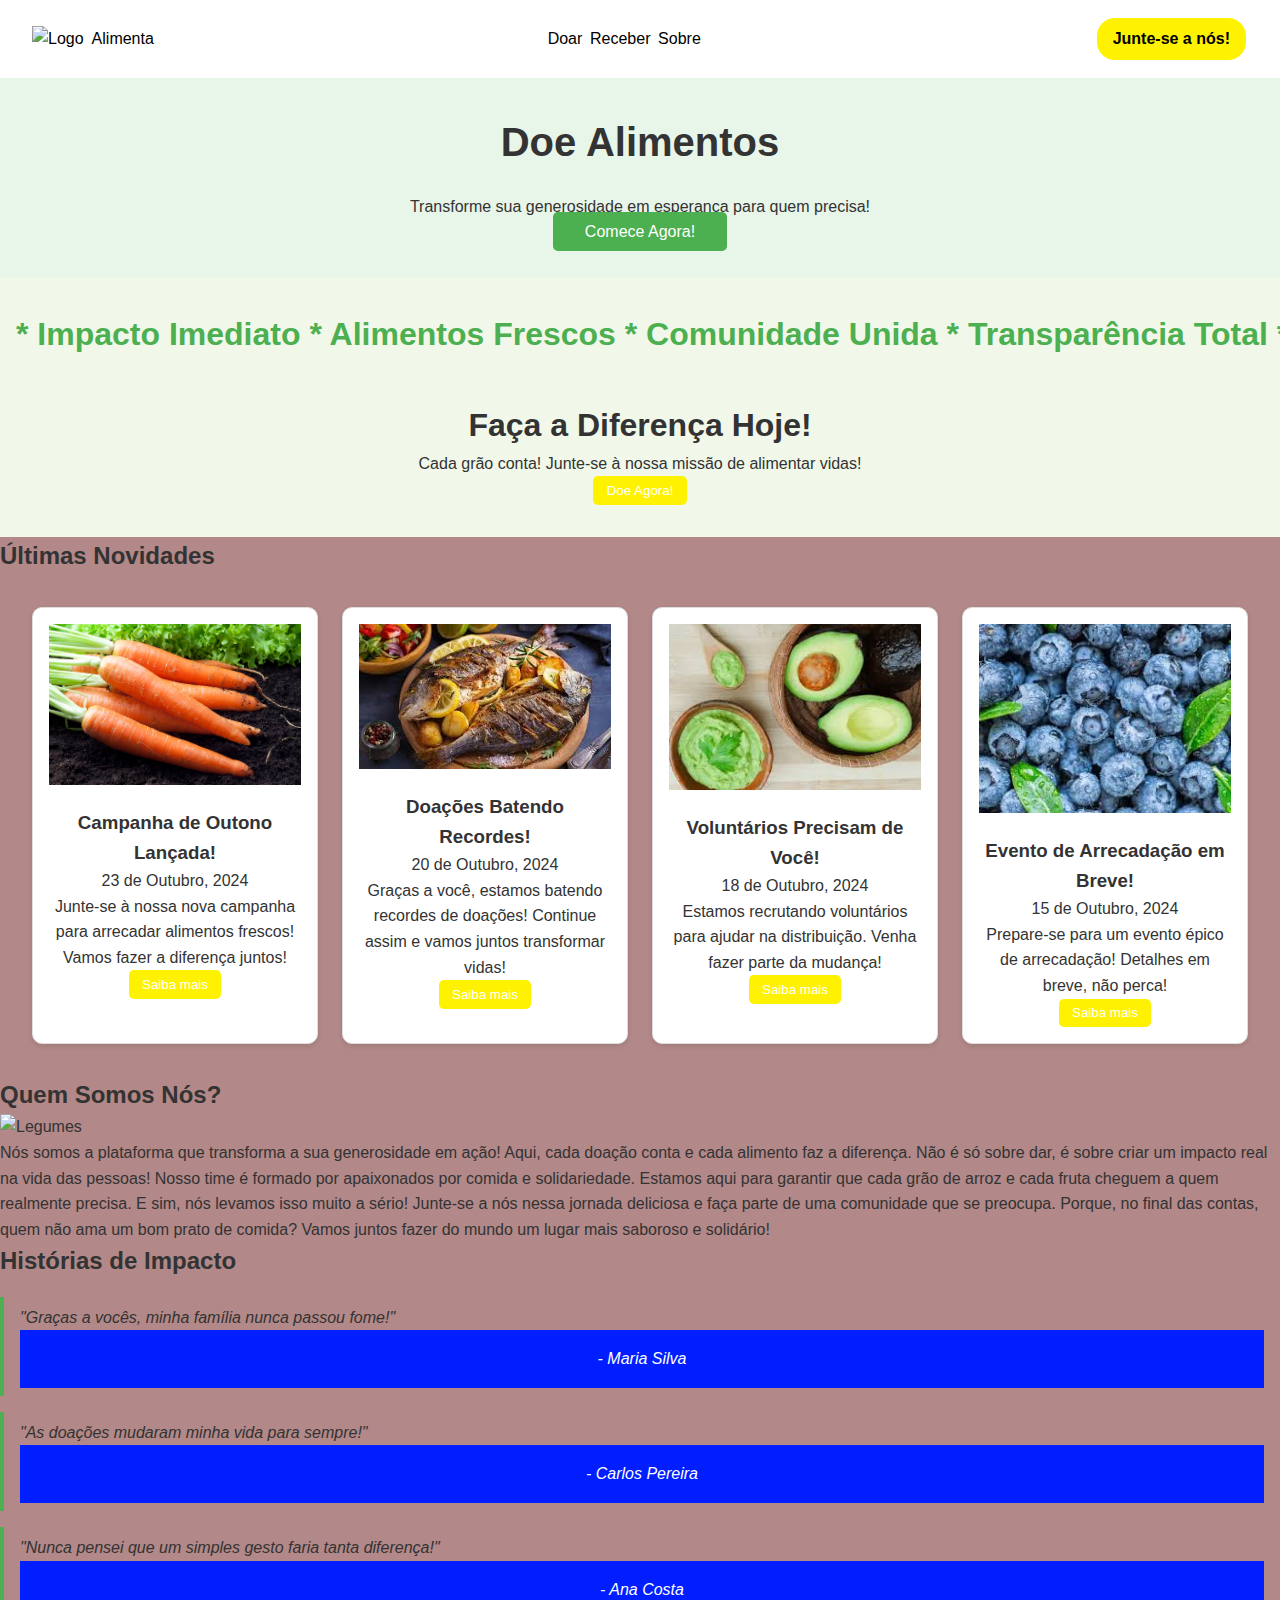
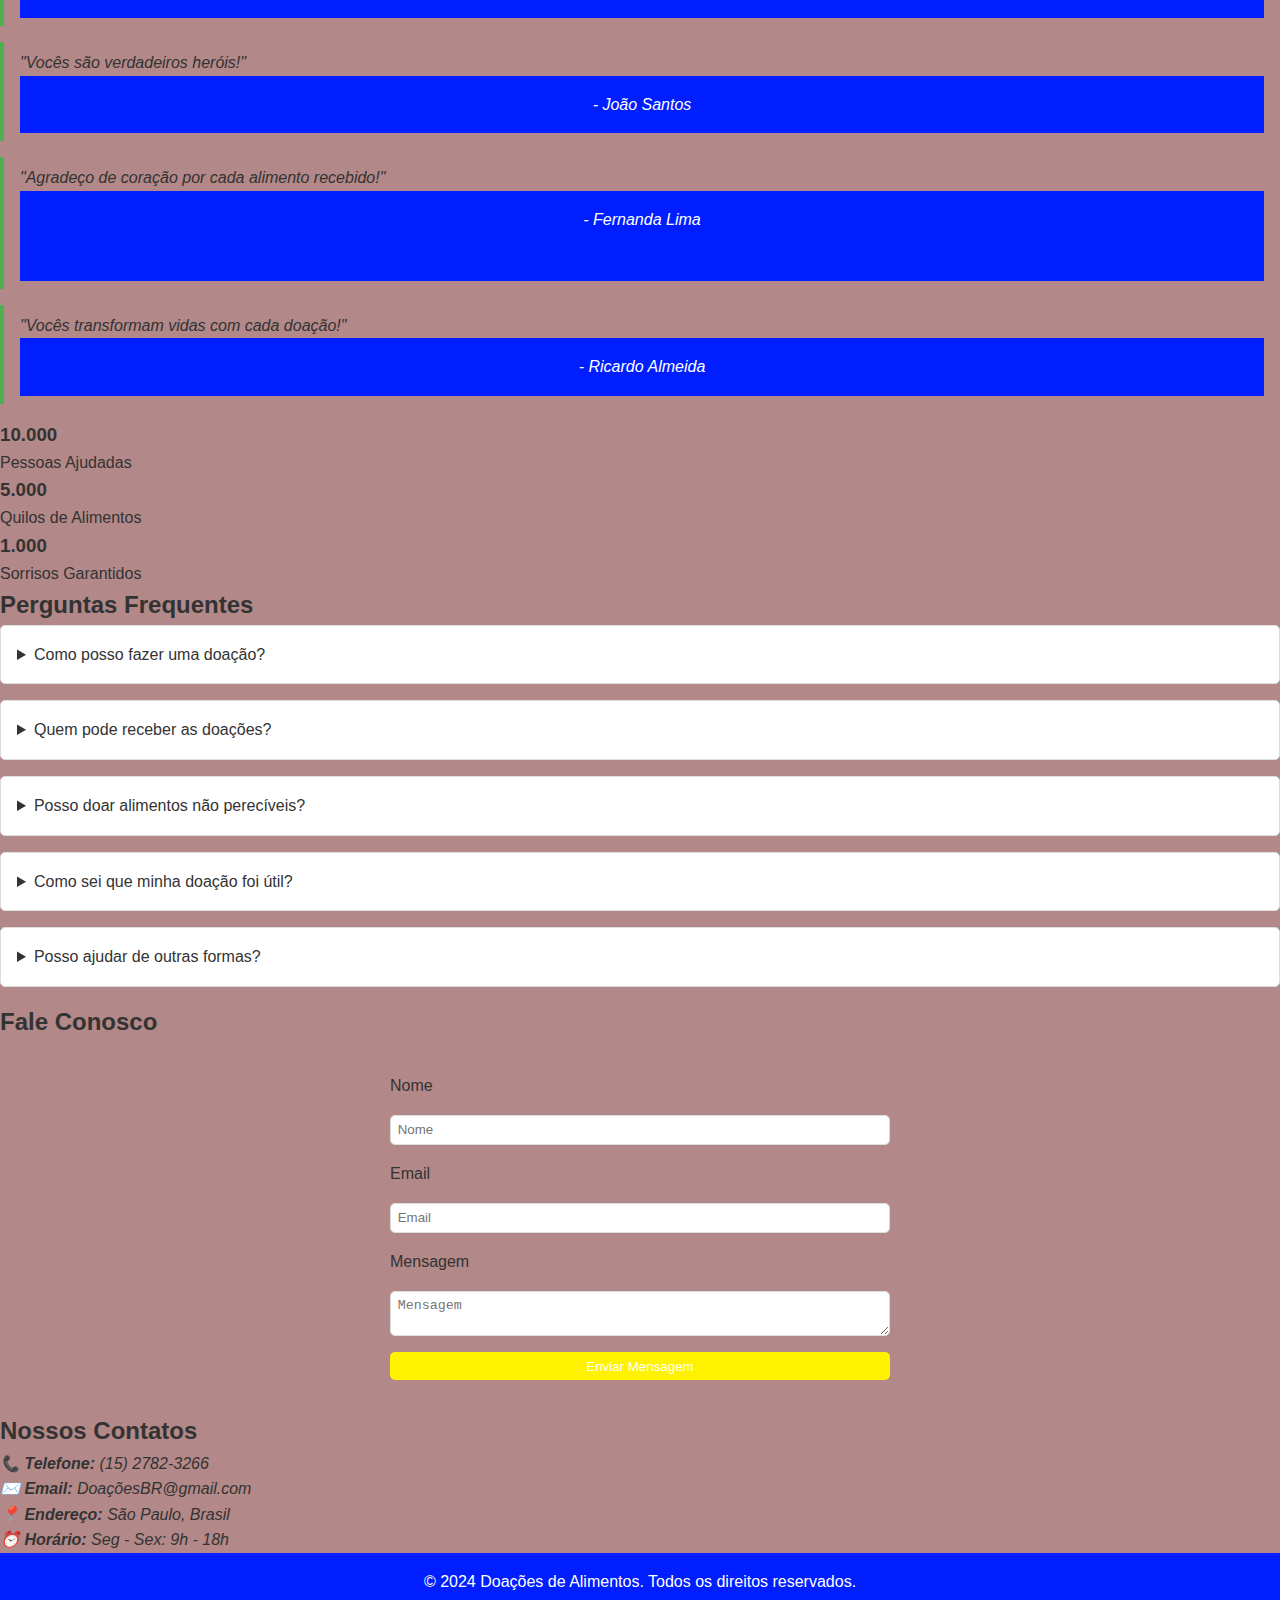
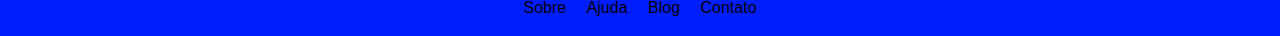
==== commit 2f7583e5: "git push alt" ====
--- a/Site estilo alt/index.html
+++ b/Site estilo alt/index.html
@@ -50,7 +50,7 @@
       <div class="cards">
         <!-- Card 1 -->
         <article class="card">
-          <img src="https://via.placeholder.com/300x150" alt="Cenouras">
+          <img src="Cenoura-1.jpg" alt="Cenouras">
           <h3>Campanha de Outono Lançada!</h3>
           <p><time datetime="2024-10-23">23 de Outubro, 2024</time></p>
           <p>Junte-se à nossa nova campanha para arrecadar alimentos frescos! Vamos fazer a diferença juntos!</p>
@@ -59,7 +59,7 @@
 
         <!-- Card 2 -->
         <article class="card">
-          <img src="https://via.placeholder.com/300x150" alt="Carne">
+          <img src="news-image2.jpeg" alt="Carne">
           <h3>Doações Batendo Recordes!</h3>
           <p><time datetime="2024-10-20">20 de Outubro, 2024</time></p>
           <p>Graças a você, estamos batendo recordes de doações! Continue assim e vamos juntos transformar vidas!</p>
@@ -68,7 +68,7 @@
 
         <!-- Card 3 -->
         <article class="card">
-          <img src="https://via.placeholder.com/300x150" alt="Abacate">
+          <img src="news-image3.jpeg" alt="Abacate">
           <h3>Voluntários Precisam de Você!</h3>
           <p><time datetime="2024-10-18">18 de Outubro, 2024</time></p>
           <p>Estamos recrutando voluntários para ajudar na distribuição. Venha fazer parte da mudança!</p>
@@ -77,7 +77,7 @@
 
         <!-- Card 4 -->
         <article class="card">
-          <img src="https://via.placeholder.com/300x150" alt="Blueberries">
+          <img src="news-image4.jpeg" alt="Blueberries">
           <h3>Evento de Arrecadação em Breve!</h3>
           <p><time datetime="2024-10-15"></time>15 de Outubro, 2024</p>
           <p>Prepare-se para um evento épico de arrecadação! Detalhes em breve, não perca!</p>
--- a/Site estilo alt/styles2.css
+++ b/Site estilo alt/styles2.css
@@ -10,13 +10,20 @@
   font-family: Arial, sans-serif;
   line-height: 1.6;
   color: #333;
-  background-color: #f9f9f9;
+  background-color: #b28888;
   padding: 0;
   margin: 0;
 }
 
-header, footer {
-  background-color: #4caf50;
+header {
+  background-color: white;
+  color: black;
+  text-align: center;
+  padding: 1em 0;
+}
+
+footer {
+  background-color: #001eff;
   color: white;
   text-align: center;
   padding: 1em 0;
@@ -24,7 +31,7 @@
 
 a {
   text-decoration: none;
-  color: white;
+  color: black;
 }
 
 a:hover {
@@ -32,7 +39,7 @@
 }
 
 button {
-  background-color: #4caf50;
+  background-color: #fff200;
   color: white;
   border: none;
   padding: 0.5em 1em;
@@ -50,7 +57,7 @@
   justify-content: space-between;
   align-items: center;
   padding: 1em 2em;
-  background-color: #4caf50;
+  background-color: #ffffff;
 }
 
 .logo {
@@ -67,8 +74,8 @@
 }
 
 .join-button {
-  background-color: #fff;
-  color: #4caf50;
+  background-color: #fff200;
+  color: #000000;
   font-weight: bold;
   border: 2px solid #fff;
   padding: 0.5em 1em;
@@ -76,8 +83,8 @@
 }
 
 .join-button:hover {
-  background-color: transparent;
-  color: white;
+  background-color: yellow;
+  color: black;
   border-color: white;
 }
 
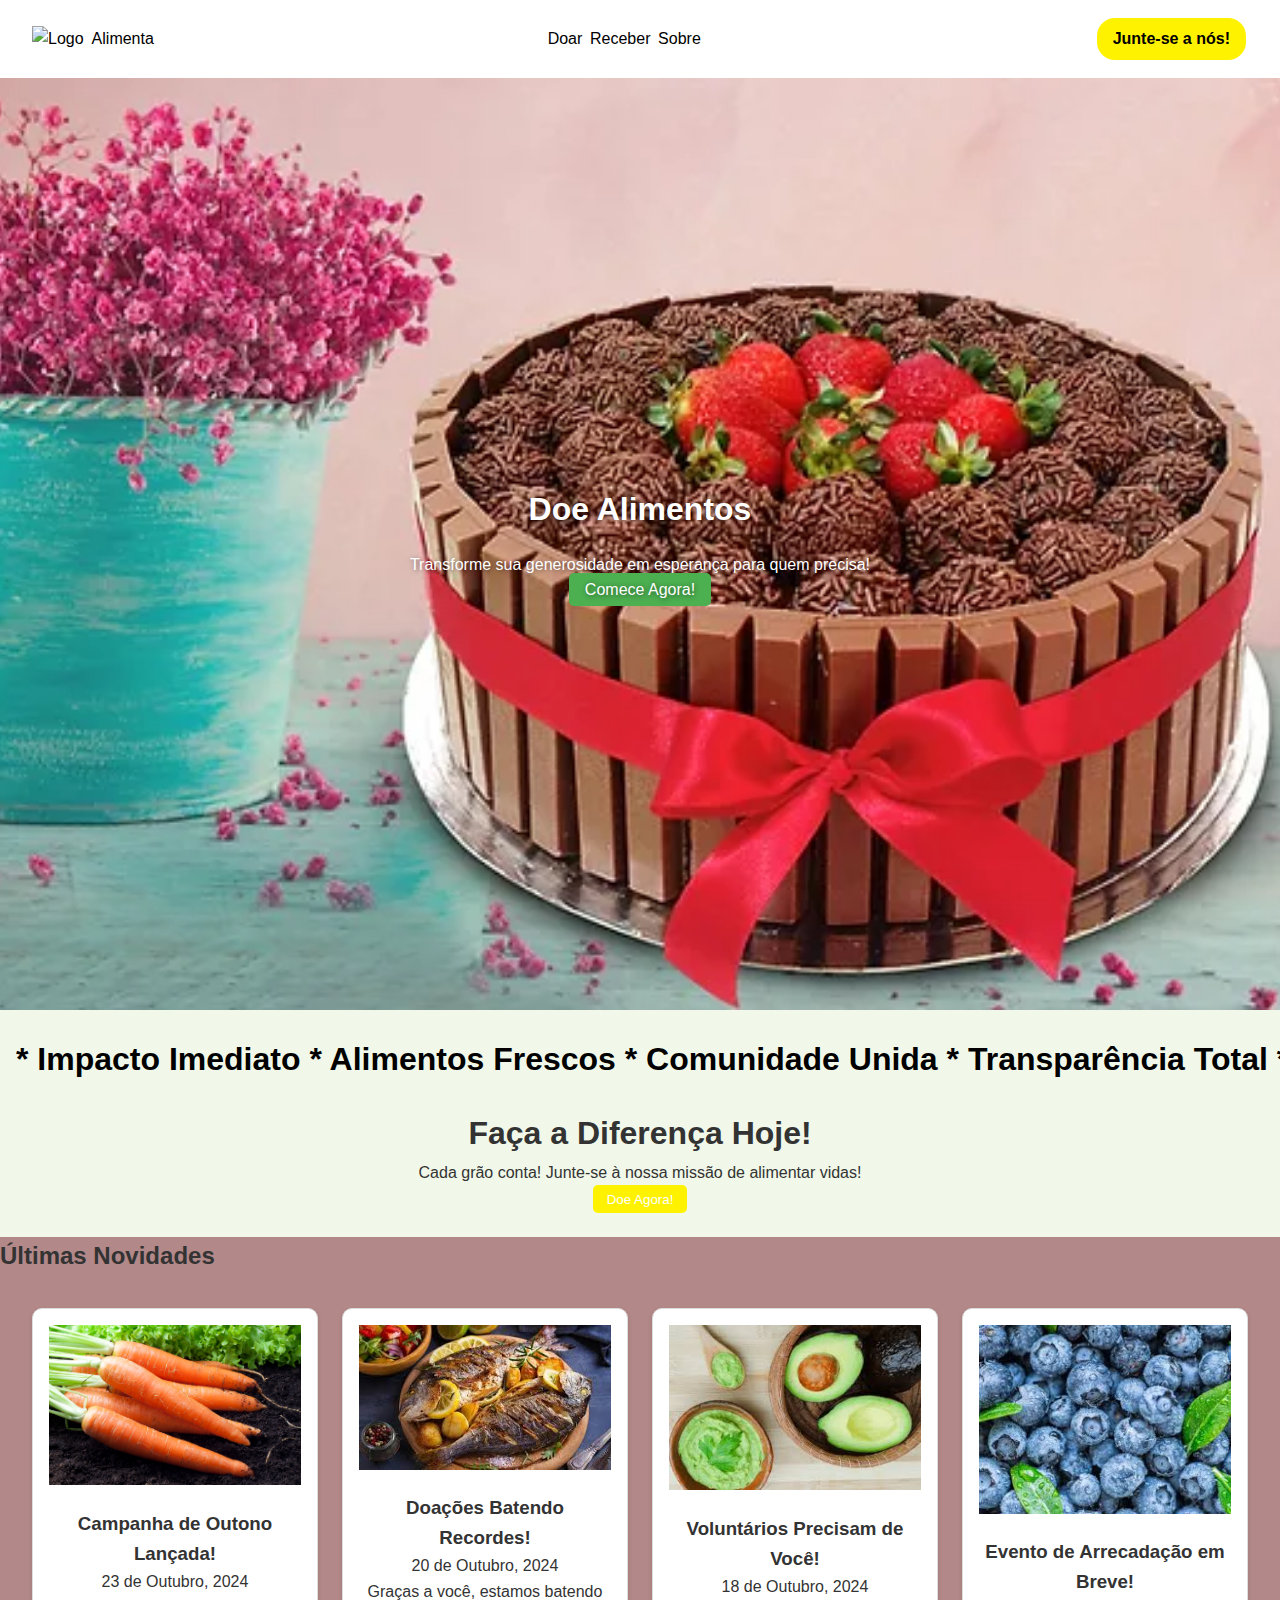
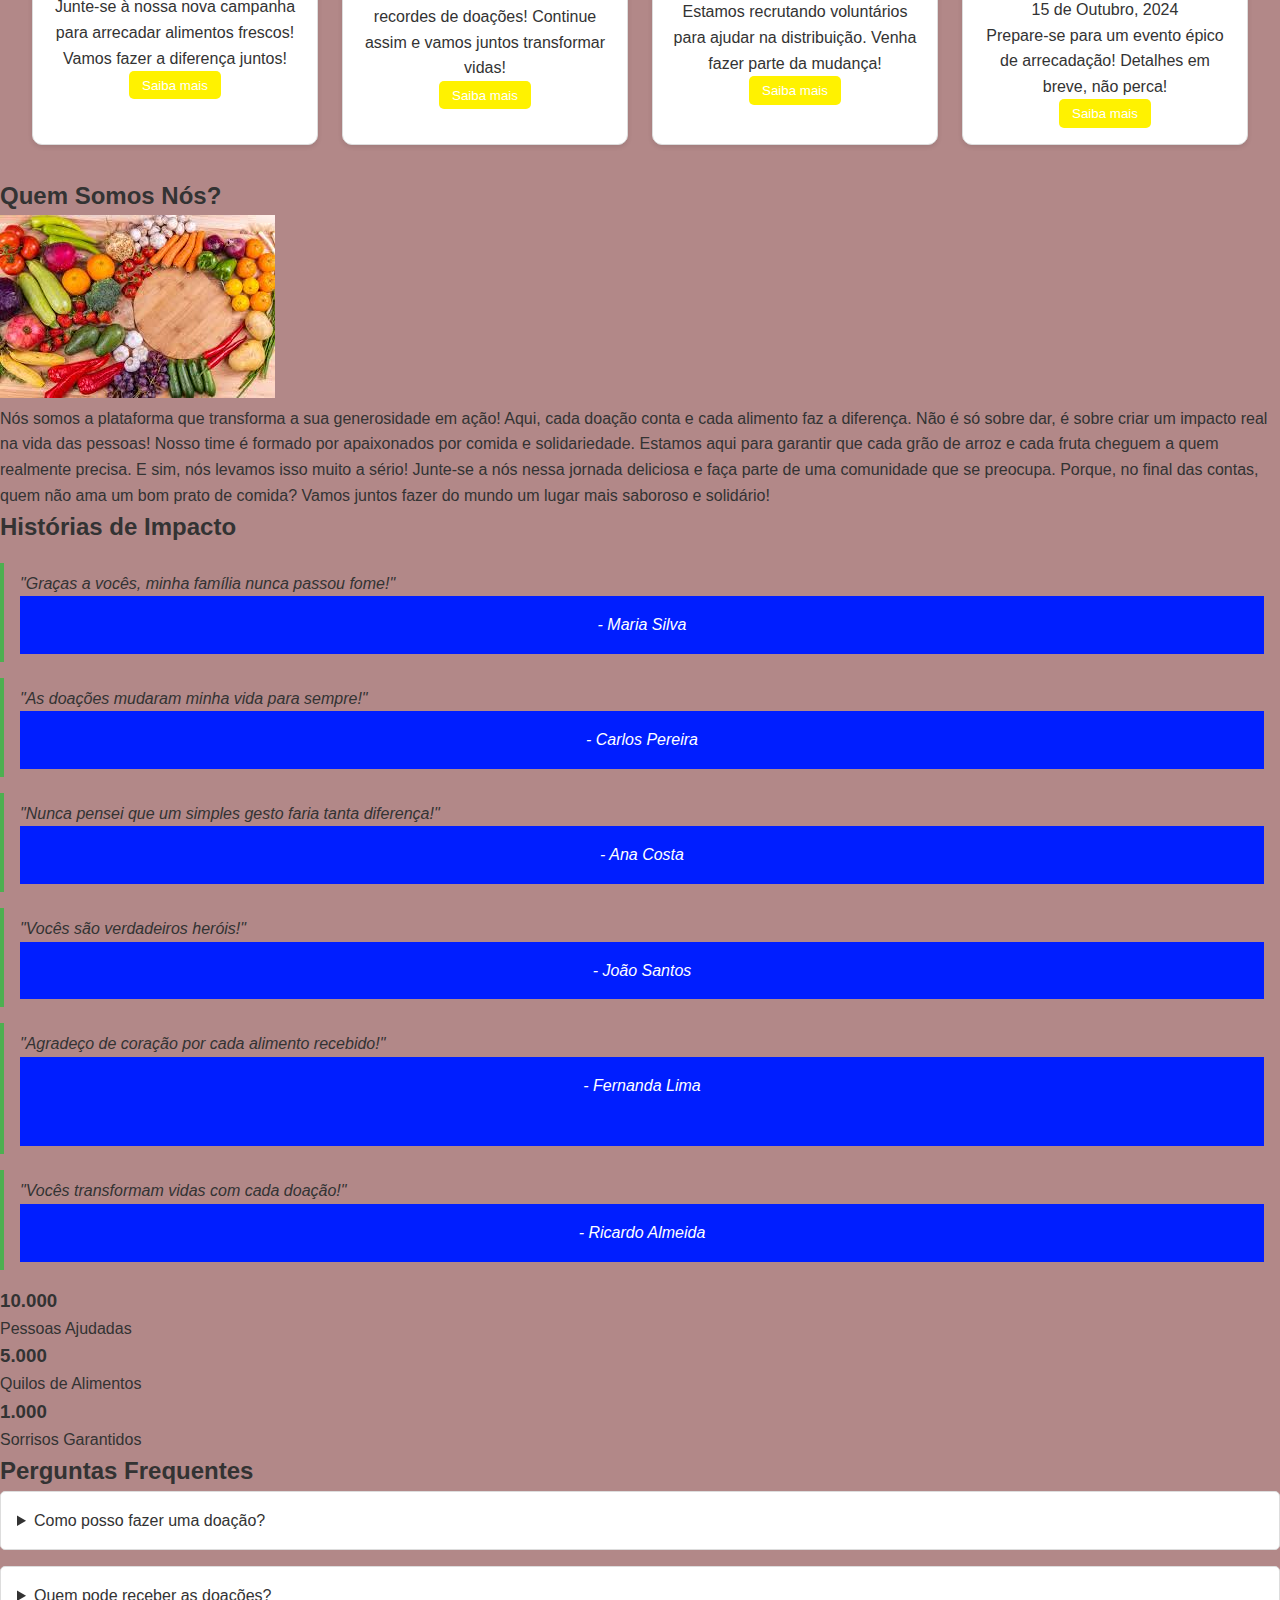
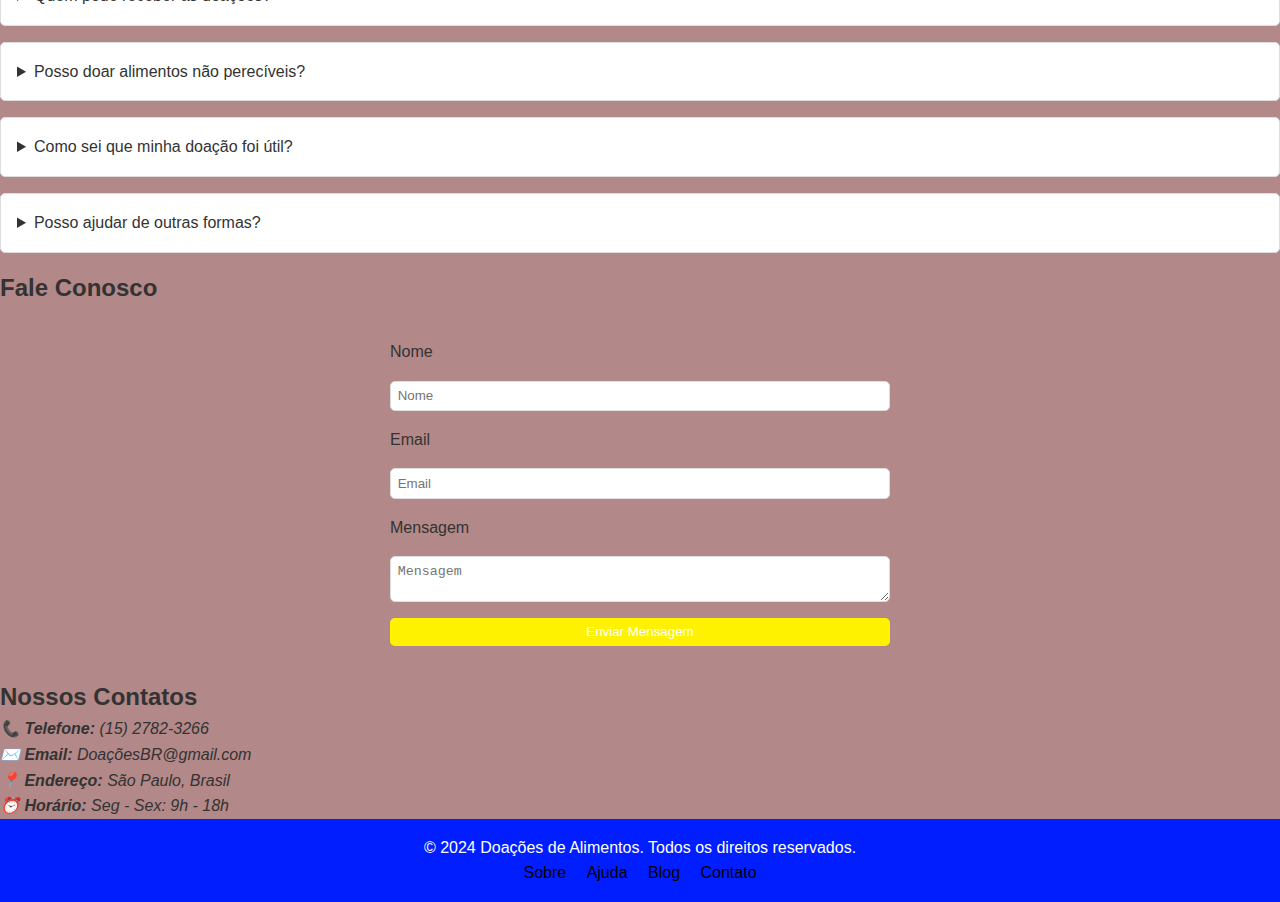
==== commit 7ca93dee: "git push alt" ====
--- a/Site estilo alt/index.html
+++ b/Site estilo alt/index.html
@@ -90,7 +90,7 @@
     <section class="quem-somos">
       <h2>Quem Somos Nós?</h2>
       <div class="content">
-        <img src="https://via.placeholder.com/150x150" alt="Legumes">
+        <img src="legumes.jpeg" alt="Legumes">
         <p>Nós somos a plataforma que transforma a sua generosidade em ação! Aqui, cada doação conta e cada alimento faz
           a diferença. Não é só sobre dar, é sobre criar um impacto real na vida das pessoas! Nosso time é formado por
           apaixonados por comida e solidariedade. Estamos aqui para garantir que cada grão de arroz e cada fruta cheguem
--- a/Site estilo alt/styles2.css
+++ b/Site estilo alt/styles2.css
@@ -92,18 +92,18 @@
 .hero {
   text-align: center;
   background-color: #e8f5e9;
-  padding: 2em 1em;
+  padding: 1em 1em;
 }
 
 .hero h1 {
-  font-size: 2.5em;
+  font-size: 2em;
   margin-bottom: 0.5em;
 }
 
 .hero .cta-button {
   background-color: #4caf50;
   color: white;
-  padding: 0.7em 2em;
+  padding: 0.5em 1em;
   border-radius: 5px;
   font-size: 1em;
 }
@@ -111,12 +111,12 @@
 /* Call-to-Action Section */
 .call-to-action {
   text-align: center;
-  padding: 2em 1em;
+  padding: 1.5em 1em;
   background-color: #f1f8e9;
 }
 
 .call-to-action h2 {
-  margin-bottom: 1em;
+  margin-bottom: 0.5em;
 }
 
 /* Cards */
@@ -190,7 +190,7 @@
   display: inline-block;
   white-space: nowrap;
   overflow: hidden;
-  color: #4CAF50;
+  color: black;
   font-weight: bold;
   font-size: 2.0rem;
   animation: moveText 10s linear infinite;
@@ -205,3 +205,20 @@
     transform: translateX(-100%);
   }
 }
+
+.hero {
+  background-image: url('Bolo Kit Kat Brigadeiro Morango.webp');
+  background-size: cover; /* Faz a imagem cobrir toda a área */
+  background-position: center; /* Centraliza a imagem */
+  background-repeat: no-repeat; /* Evita repetição */
+  height: 100vh; /* Define uma altura de 100% da janela de visualização */
+  display: flex; /* Permite alinhar o conteúdo */
+  align-items: center; /* Alinha verticalmente */
+  justify-content: center; /* Alinha horizontalmente */
+  color: white; /* Define a cor do texto para contrastar */
+  text-shadow: 1px 1px 5px rgba(0, 0, 0, 0.5); /* Adiciona sombra ao texto para melhor visibilidade */
+}
+
+.hero-content {
+  text-align: center; /* Centraliza o conteúdo dentro do container */
+}
